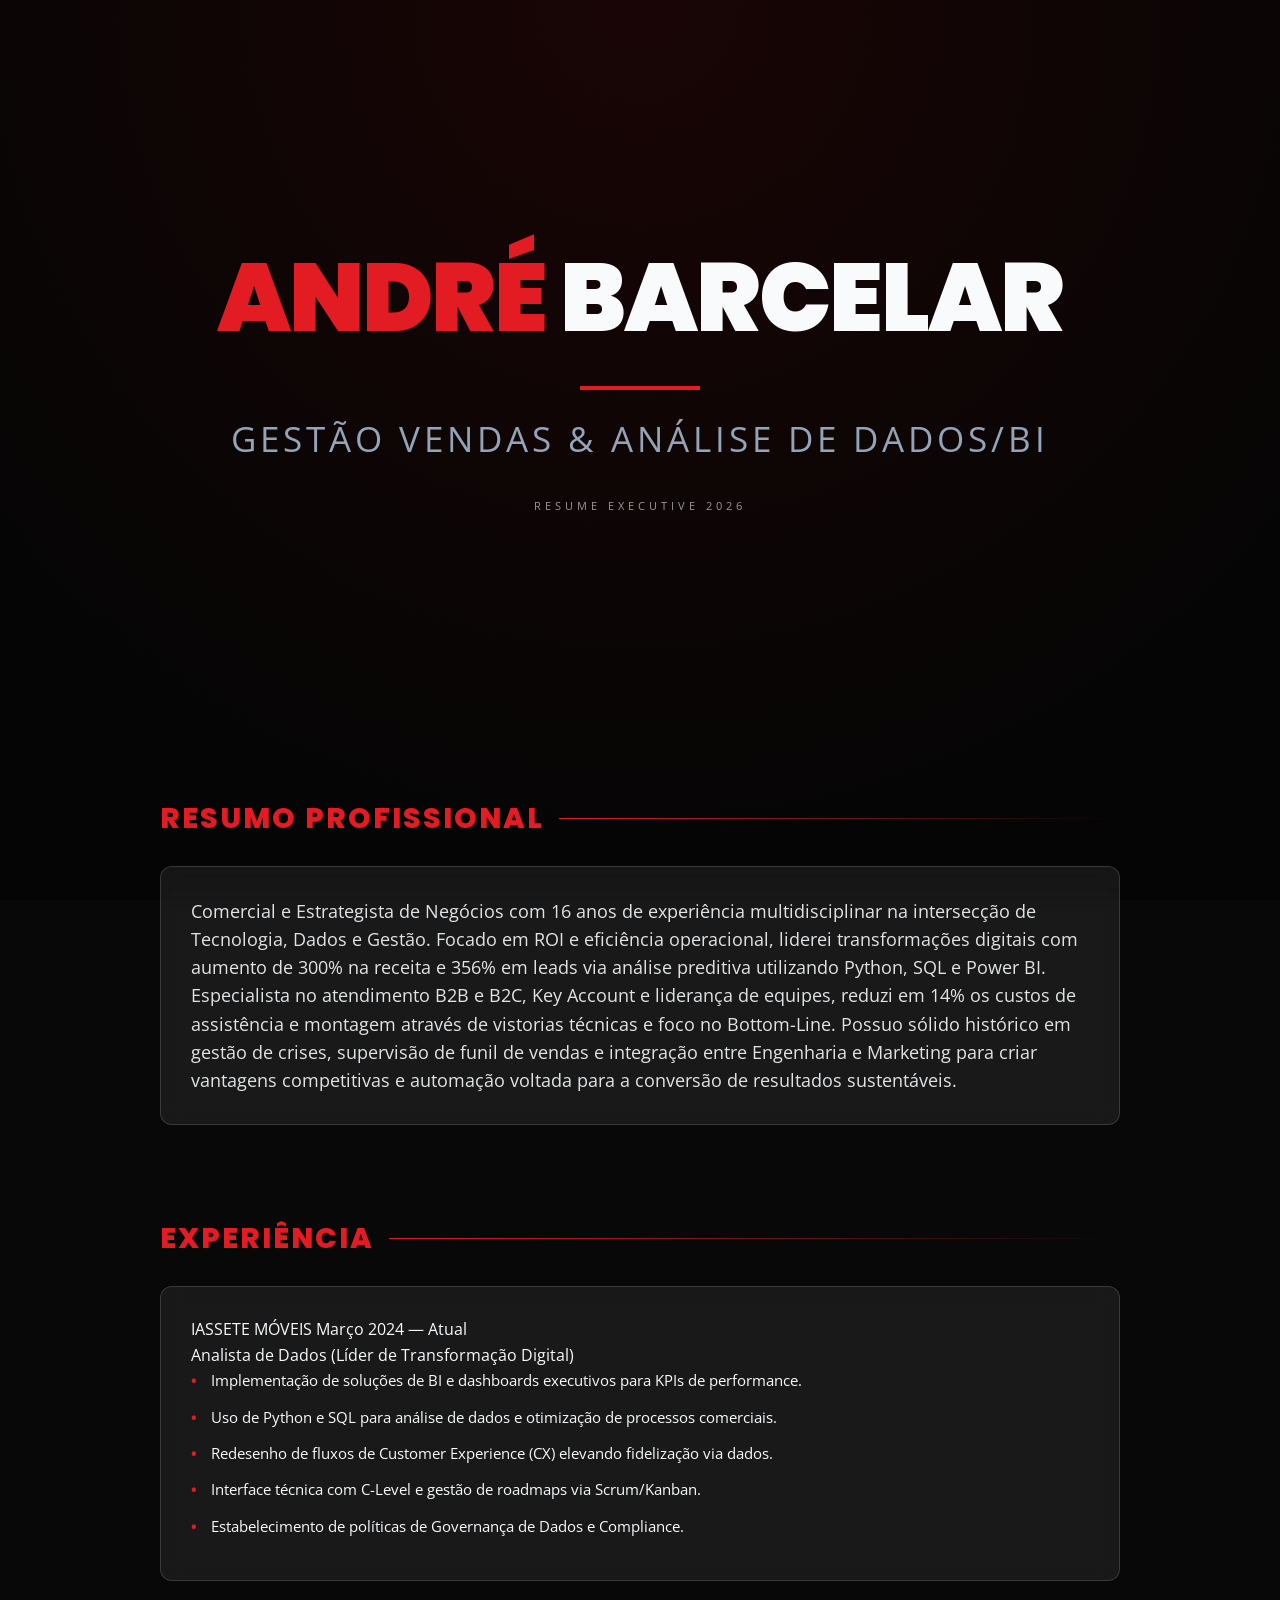
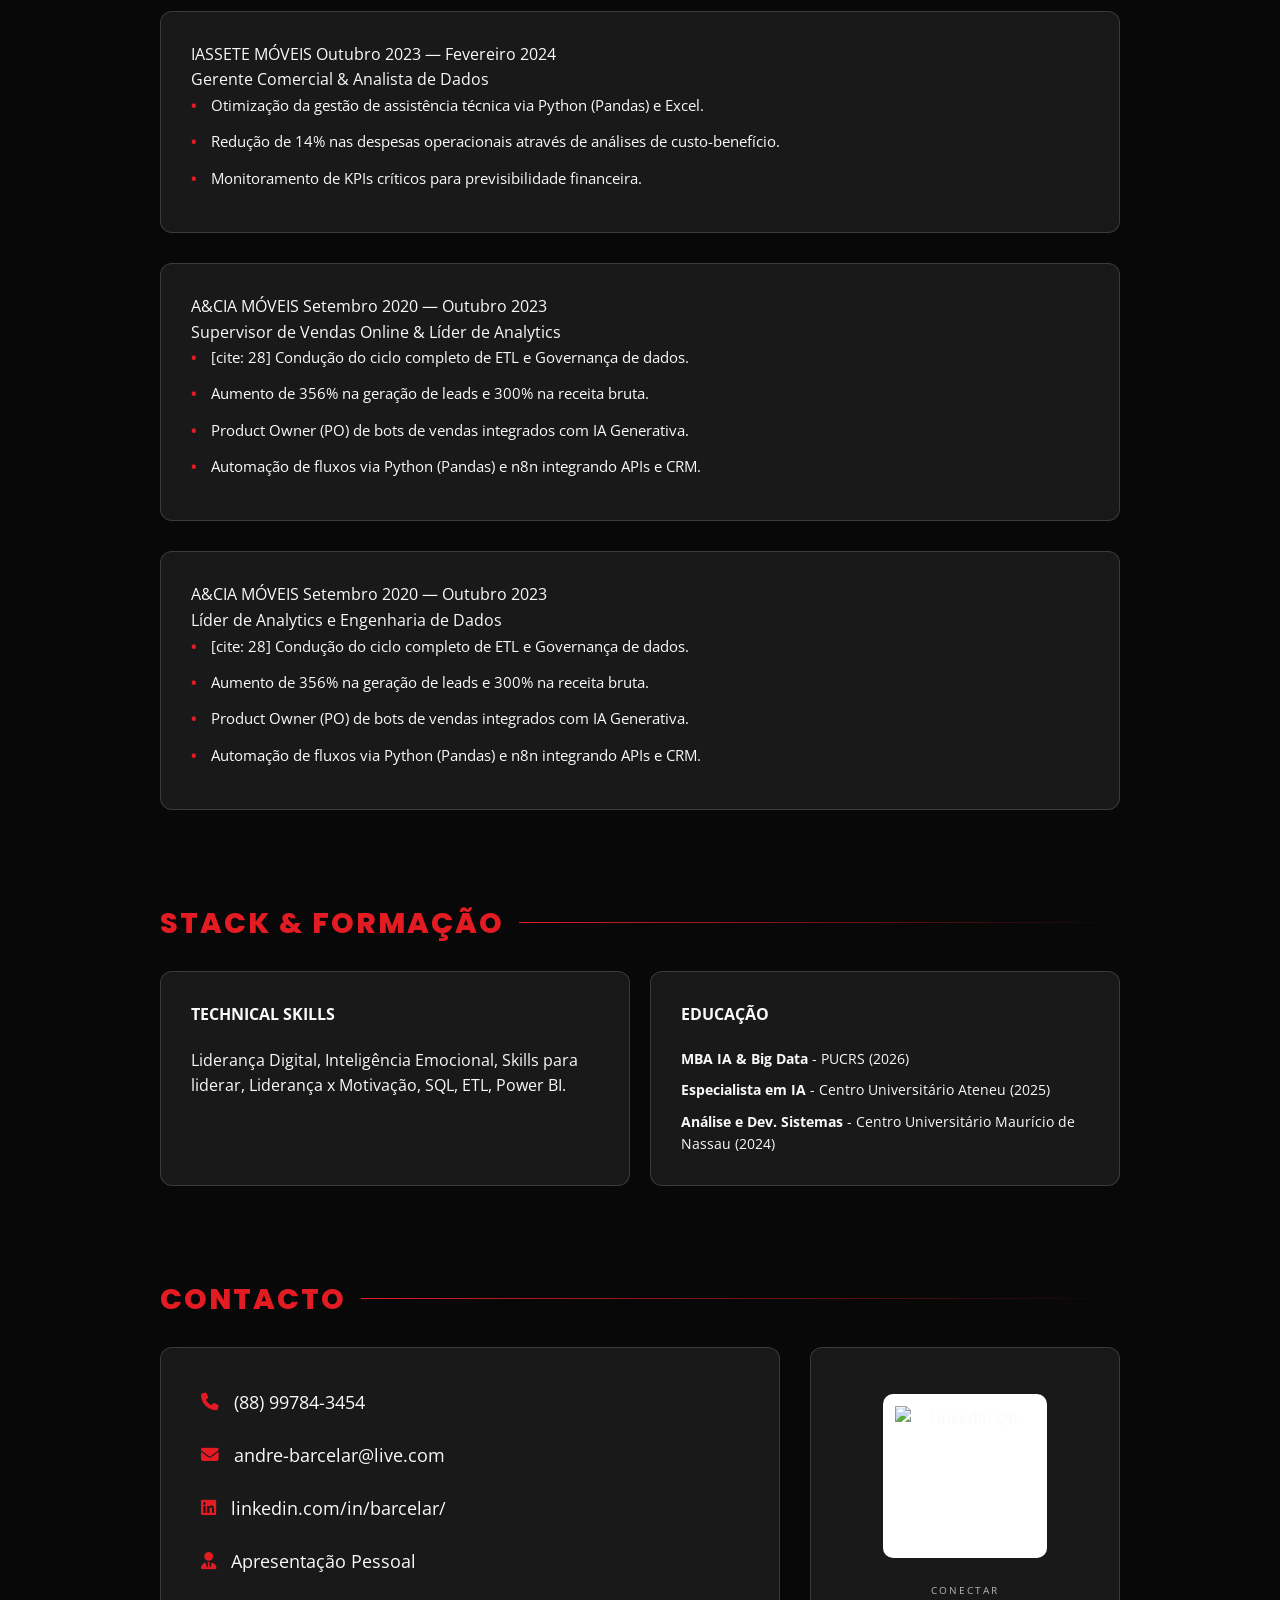
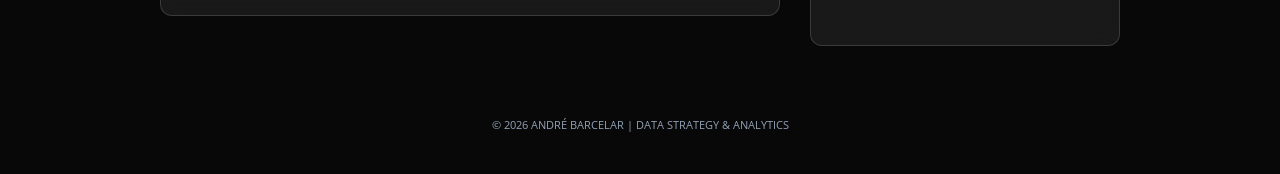
==== curriculo.html @ 25317595 "Update index" ====
<!DOCTYPE html>
<html lang="pt-BR">
<head>
    <meta charset="UTF-8">
    <meta name="viewport" content="width=device-width, initial-scale=1.0">
    <title>André Queiroz Barcelar | Data Expert</title>
    <link rel="preconnect" href="https://fonts.googleapis.com">
    <link rel="preconnect" href="https://fonts.gstatic.com" crossorigin>
    <link href="https://fonts.googleapis.com/css2?family=Open+Sans:wght@300;400;600&family=Poppins:wght@400;700;800;900&display=swap" rel="stylesheet">
    <link rel="stylesheet" href="https://cdnjs.cloudflare.com/ajax/libs/font-awesome/6.5.1/css/all.min.css">
   <link rel="stylesheet" href="styleCurriculo.css">
</head>
<body>
    <div class="container">
        <header>
            <h1><span class="accent">André</span> Barcelar</h1>
            <div class="divisor"></div>
            <p class="subtitle">Gestão Vendas & Análise de Dados/Bi</p>
            <p class="local-data" style="letter-spacing: 4px; font-size: 0.7em; opacity: 0.6;">RESUME EXECUTIVE 2026</p>
        </header>

        <section id="resumo">
            <h2 class="accent">Resumo Profissional</h2>
            <div class="glass-card">
                <p style="font-size: 1.1rem; opacity: 0.9;">
                    Comercial e Estrategista de Negócios com 16 anos de experiência multidisciplinar na intersecção de Tecnologia, Dados e Gestão. Focado em ROI e eficiência operacional, liderei transformações digitais com aumento de 300% na receita e 356% em leads via análise preditiva utilizando Python, SQL e Power BI. Especialista no atendimento B2B e B2C, Key Account e liderança de equipes, reduzi em 14% os custos de assistência e montagem através de vistorias técnicas e foco no Bottom-Line. Possuo sólido histórico em gestão de crises, supervisão de funil de vendas e integração entre Engenharia e Marketing para criar vantagens competitivas e automação voltada para a conversão de resultados sustentáveis.
            </div>
        </section>

        <section id="experiencia">
            <h2 class="accent">Experiência</h2>

            <div class="glass-card">
                <div class="exp-header">
                    <span class="exp-company">IASSETE MÓVEIS</span>
                    <span class="exp-date">Março 2024 — Atual</span>
                </div>
                <span class="exp-role">Analista de Dados (Líder de Transformação Digital)</span>
                <ul>
                    <li>Implementação de soluções de BI e dashboards executivos para KPIs de performance.</li>
                    <li>Uso de Python e SQL para análise de dados e otimização de processos comerciais.</li>
                    <li>Redesenho de fluxos de Customer Experience (CX) elevando fidelização via dados.</li>
                    <li>Interface técnica com C-Level e gestão de roadmaps via Scrum/Kanban.</li>
                    <li>Estabelecimento de políticas de Governança de Dados e Compliance.</li>
                </ul>
            </div>

            <div class="glass-card">
                <div class="exp-header">
                    <span class="exp-company">IASSETE MÓVEIS</span>
                    <span class="exp-date">Outubro 2023 — Fevereiro 2024</span>
                </div>
                <span class="exp-role">Gerente Comercial & Analista de Dados</span>
                <ul>
                    <li>Otimização da gestão de assistência técnica via Python (Pandas) e Excel.</li>
                    <li> Redução de 14% nas despesas operacionais através de análises de custo-benefício.</li>
                    <li>Monitoramento de KPIs críticos para previsibilidade financeira.</li>
                </ul>
            </div>

            <div class="glass-card">
                <div class="exp-header">
                    <span class="exp-company">A&CIA MÓVEIS</span>
                    <span class="exp-date">Setembro 2020 — Outubro 2023</span>
                </div>
                <span class="exp-role">Supervisor de Vendas Online & Líder de Analytics</span>
                <ul>
                    <li>[cite: 28] Condução do ciclo completo de ETL e Governança de dados.</li>
                    <li> Aumento de 356% na geração de leads e 300% na receita bruta.</li>
                    <li>Product Owner (PO) de bots de vendas integrados com IA Generativa.</li>
                    <li>Automação de fluxos via Python (Pandas) e n8n integrando APIs e CRM.</li>
                </ul>
            </div>

            <div class="glass-card">
                <div class="exp-header">
                    <span class="exp-company">A&CIA MÓVEIS</span>
                    <span class="exp-date">Setembro 2020 — Outubro 2023</span>
                </div>
                <span class="exp-role">Líder de Analytics e Engenharia de Dados</span>
                <ul>
                    <li>[cite: 28] Condução do ciclo completo de ETL e Governança de dados.</li>
                    <li> Aumento de 356% na geração de leads e 300% na receita bruta.</li>
                    <li>Product Owner (PO) de bots de vendas integrados com IA Generativa.</li>
                    <li>Automação de fluxos via Python (Pandas) e n8n integrando APIs e CRM.</li>
                </ul>
            </div>
        </section>

        <section id="tecnico">
            <h2 class="accent">Stack & Formação</h2>
            <div class="grid-2">
                <div class="glass-card">
                    <h3 style="margin-bottom: 20px; font-size: 1rem; text-transform: uppercase;">Technical Skills</h3>
                    <div>
                        <span class="tag-pill">Liderança Digital,</span>
                        <span class="tag-pill">Inteligência Emocional,</span> 
                        <span class="tag-pill">Skills para liderar,</span> 
                        <span class="tag-pill">Liderança x Motivação,</span> 
                        <span class="tag-pill">SQL, ETL,</span> 
                        <span class="tag-pill">Power BI.</span>
                    
                    </div>
                </div>
                <div class="glass-card">
                    <h3 style="margin-bottom: 20px; font-size: 1rem; text-transform: uppercase;">Educação</h3>
                    <p style="font-size: 0.85rem; margin-bottom: 10px;">
                        <strong>MBA IA & Big Data</strong> - PUCRS (2026)
                    </p>
                    <p style="font-size: 0.85rem; margin-bottom: 10px;">
                        <strong>Especialista em IA</strong> - Centro Universitário Ateneu (2025)
                    </p>
                    <p style="font-size: 0.85rem;">
                        <strong>Análise e Dev. Sistemas</strong> - Centro Universitário Maurício de Nassau (2024)
                    </p>
                </div>
            </div>
        </section>

        <section id="contato" style="border-bottom: none;">
            <h2 class="accent">Contacto</h2>
            <div class="contact-content">
                <div class="contact-info glass-card">
                    <a href="tel:88997843454" class="contact-item">
                        <i class="fas fa-phone accent"></i> (88) 99784-3454
                    </a>
                    <a href="mailto:andre-barcelar@live.com" class="contact-item">
                        <i class="fas fa-envelope accent"></i> andre-barcelar@live.com 
                    </a>
                    <a href="https://linkedin.com/in/barcelar/" target="_blank" class="contact-item">
                        <i class="fab fa-linkedin accent"></i> linkedin.com/in/barcelar/
                    </a>
                     <a href="index.html" class="contact-item" style="text-decoration: none; color: inherit;">
                        <i class="fas fa-user-tie accent"></i> Apresentação Pessoal
                    </a>
                </div>
                <div class="qr-section">
                    <div class="qr-box">
                        <img src="https://api.qrserver.com/v1/create-qr-code/?size=150x150&data=https://www.linkedin.com/in/barcelar/&bgcolor=ffffff" alt="LinkedIn QR">
                    </div>
                    <p style="font-size: 0.6rem; margin-top: 10px; letter-spacing: 2px; opacity: 0.7;">CONECTAR</p>
                </div>
            </div>
        </section>

        <footer style="text-align: center; padding: 40px; color: var(--text-dim); font-size: 0.7rem;">
            &copy; 2026 ANDRÉ BARCELAR | DATA STRATEGY & ANALYTICS
        </footer>
    </div>

</body>
</html>
---- styleCurriculo.css ----
/* ==========================================================================
   1. RESET E CONFIGURAÇÕES GERAIS (RED & BLACK EDITION)
   ========================================================================== */
:root {
    --r-main-font: 'Open Sans', sans-serif;
    --r-heading-font: 'Poppins', sans-serif;
    --accent-color: #e31b23;
    --accent-glow: rgba(227, 27, 35, 0.6);
    --bg-dark: #080808;
    --glass-bg: rgba(255, 255, 255, 0.07);
    --glass-border: rgba(255, 255, 255, 0.15);
    --text-main: #f8fafc;
    --text-dim: #94a3b8;
}

*, *::before, *::after {
    margin: 0;
    padding: 0;
    box-sizing: border-box;
}

body {
    background: var(--bg-dark);
    background-image: radial-gradient(circle at top center, #1a0505 0%, #050505 80%);
    background-attachment: fixed;
    font-family: var(--r-main-font);
    color: var(--text-main);
    line-height: 1.6;
    scroll-behavior: smooth;
    overflow-x: hidden;
    width: 100%;
    position: relative;
}

.container {
    width: 100%;
    max-width: 1000px;
    margin: 0 auto;
    padding: 0 20px;
}

.accent {
    color: var(--accent-color) !important;
}

/* ==========================================================================
   2. HEADER / CAPA
   ========================================================================== */
header {
    min-height: 85vh; 
    display: flex;
    flex-direction: column;
    justify-content: center;
    align-items: center;
    text-align: center;
    padding: 40px 20px;
}

h1 {
    font-family: var(--r-heading-font);
    font-size: clamp(2.8rem, 10vw, 6rem); 
    font-weight: 900;
    text-transform: uppercase;
    line-height: 1; 
    margin-bottom: 20px;
    letter-spacing: -2px;
    word-wrap: break-word;
}

.subtitle {
    font-size: clamp(1rem, 4vw, 2.2rem);
    letter-spacing: 4px;
    color: var(--text-dim);
    text-transform: uppercase;
    margin-bottom: 30px;
}

.divisor {
    height: 4px;
    width: 120px;
    background: var(--accent-color);
    margin: 20px auto;
}

/* ==========================================================================
   3. SEÇÕES E CARDS
   ========================================================================== */
section {
    padding: 30px 0;
    width: 100%;
}

h2 {
    font-family: var(--r-heading-font);
    font-size: 1.8em;
    text-transform: uppercase;
    letter-spacing: 2px;
    font-weight: 800;
    margin-bottom: 25px;
    display: flex;
    align-items: center;
    gap: 15px;
}

h2::after {
    content: "";
    height: 1px;
    background: linear-gradient(90deg, var(--accent-color), transparent);
    flex-grow: 1;
}

.glass-card {
    background: var(--glass-bg);
    backdrop-filter: blur(10px);
    border: 1px solid var(--glass-border);
    border-radius: 12px;
    padding: 30px;
    margin-bottom: 30px;
    transition: all 0.4s ease;
}

.glass-card:hover {
    border-color: var(--accent-color);
    background: rgba(227, 27, 35, 0.05);
    transform: translateY(-5px);
}

/* ==========================================================================
   4. GRID E LISTAS
   ========================================================================== */
.grid-2 {
    display: grid;
    grid-template-columns: repeat(auto-fit, minmax(280px, 1fr));
    gap: 20px;
}

ul { list-style: none; }
ul li {
    margin-bottom: 12px;
    padding-left: 20px;
    position: relative;
    font-size: 0.95rem;
}
ul li::before {
    content: "•";
    color: var(--accent-color);
    position: absolute;
    left: 0;
    font-weight: bold;
}

/* ==========================================================================
   5. CONTATO E QR CODE (CORREÇÃO DE ALTURA APLICADA)
   ========================================================================== */
.contact-content {
    display: grid;
    grid-template-columns: 2fr 1fr;
    gap: 30px;
    width: 100%;
    align-items: stretch; /* Força a mesma altura para os filhos */
}

.contact-info, .qr-section {
    background: var(--glass-bg);
    backdrop-filter: blur(10px);
    border: 1px solid var(--glass-border);
    border-radius: 12px;
    padding: 40px;
    display: flex;
    flex-direction: column;
    justify-content: center; /* Centraliza o conteúdo verticalmente */
}

.qr-section {
    align-items: center;
    text-align: center;
}

.contact-item {
    display: flex;
    align-items: center;
    gap: 15px;
    margin-bottom: 25px;
    font-size: 1.1rem;
    color: var(--text-main);
    text-decoration: none;
}

.contact-item:last-child {
    margin-bottom: 0;
}

.qr-box {
    background: #fff;
    padding: 12px;
    border-radius: 10px;
    display: inline-block;
    margin-bottom: 15px;
}

.qr-box img {
    display: block;
    width: 140px;
    height: 140px;
}

/* ==========================================================================
   6. MEDIA QUERIES
   ========================================================================== */
@media (max-width: 850px) {
    .contact-content {
        display: flex;
        flex-direction: column;
        gap: 20px;
    }

    h1 { font-size: 2.5rem; }
    
    .contact-info, .qr-section {
        padding: 25px;
    }
}
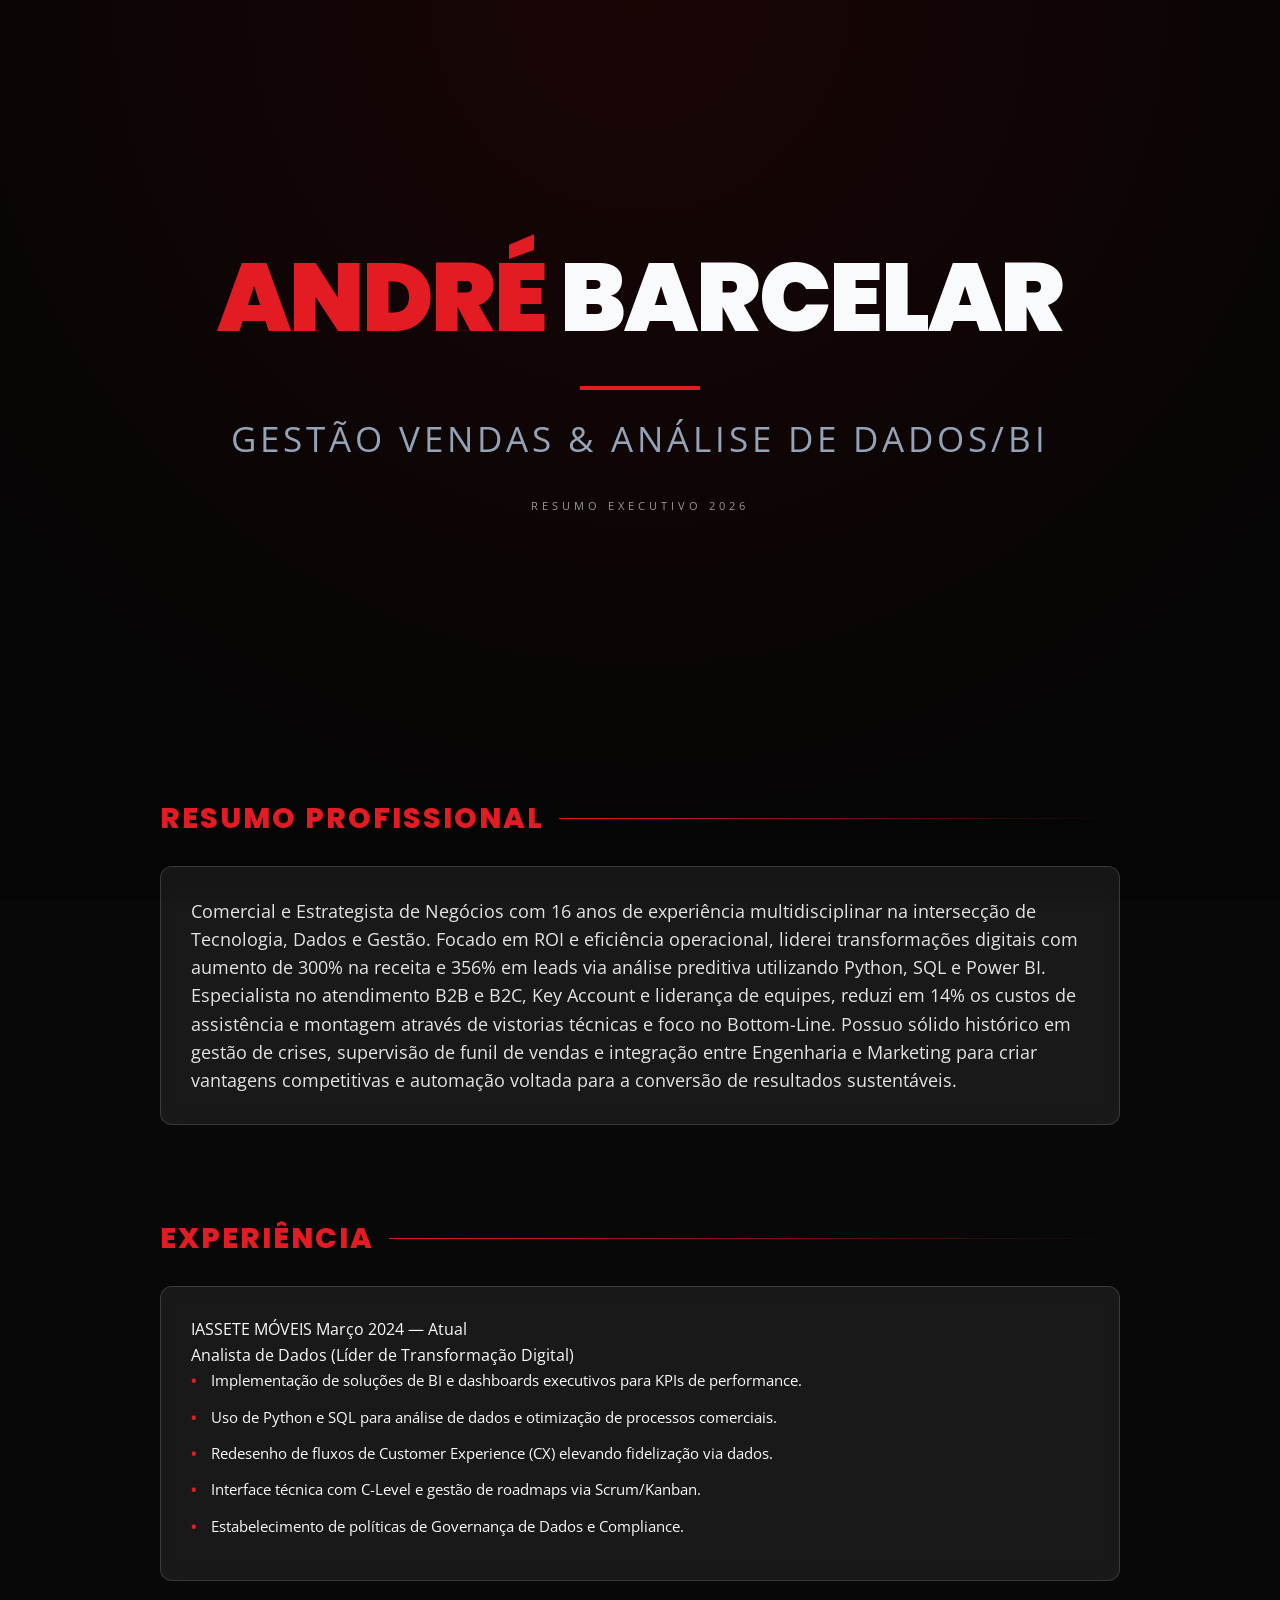
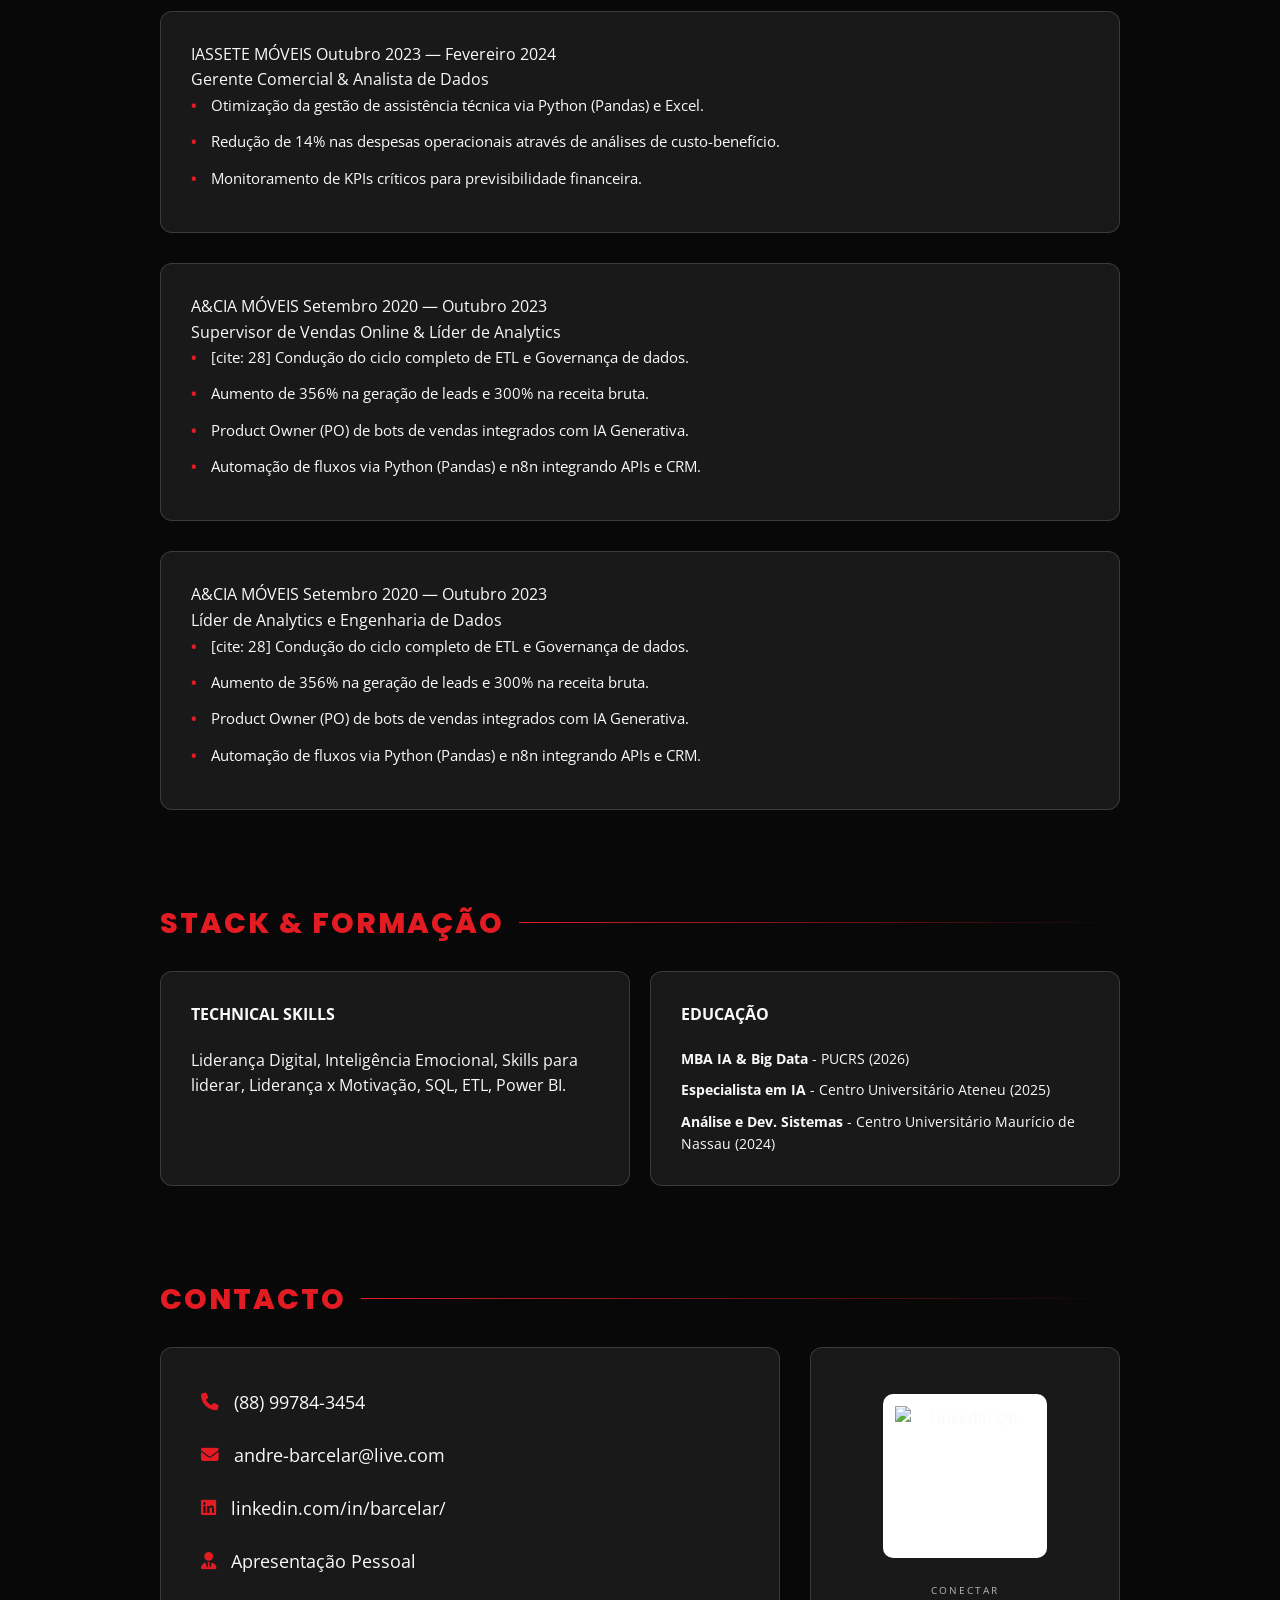
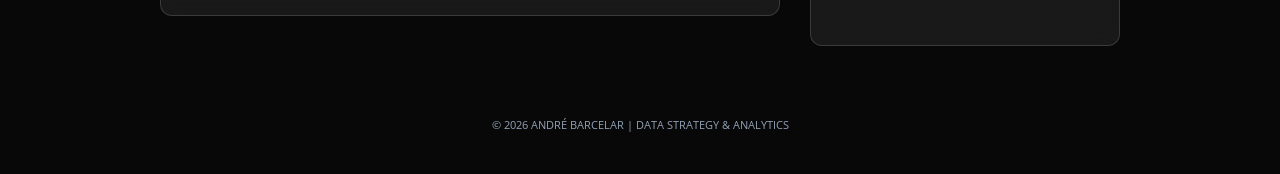
==== commit f9b9ac60: "UPDATE RESUMO EXECUTIVO" ====
--- a/curriculo.html
+++ b/curriculo.html
@@ -16,7 +16,7 @@
             <h1><span class="accent">André</span> Barcelar</h1>
             <div class="divisor"></div>
             <p class="subtitle">Gestão Vendas & Análise de Dados/Bi</p>
-            <p class="local-data" style="letter-spacing: 4px; font-size: 0.7em; opacity: 0.6;">RESUME EXECUTIVE 2026</p>
+            <p class="local-data" style="letter-spacing: 4px; font-size: 0.7em; opacity: 0.6;">RESUMO EXECUTIVO 2026</p>
         </header>
 
         <section id="resumo">
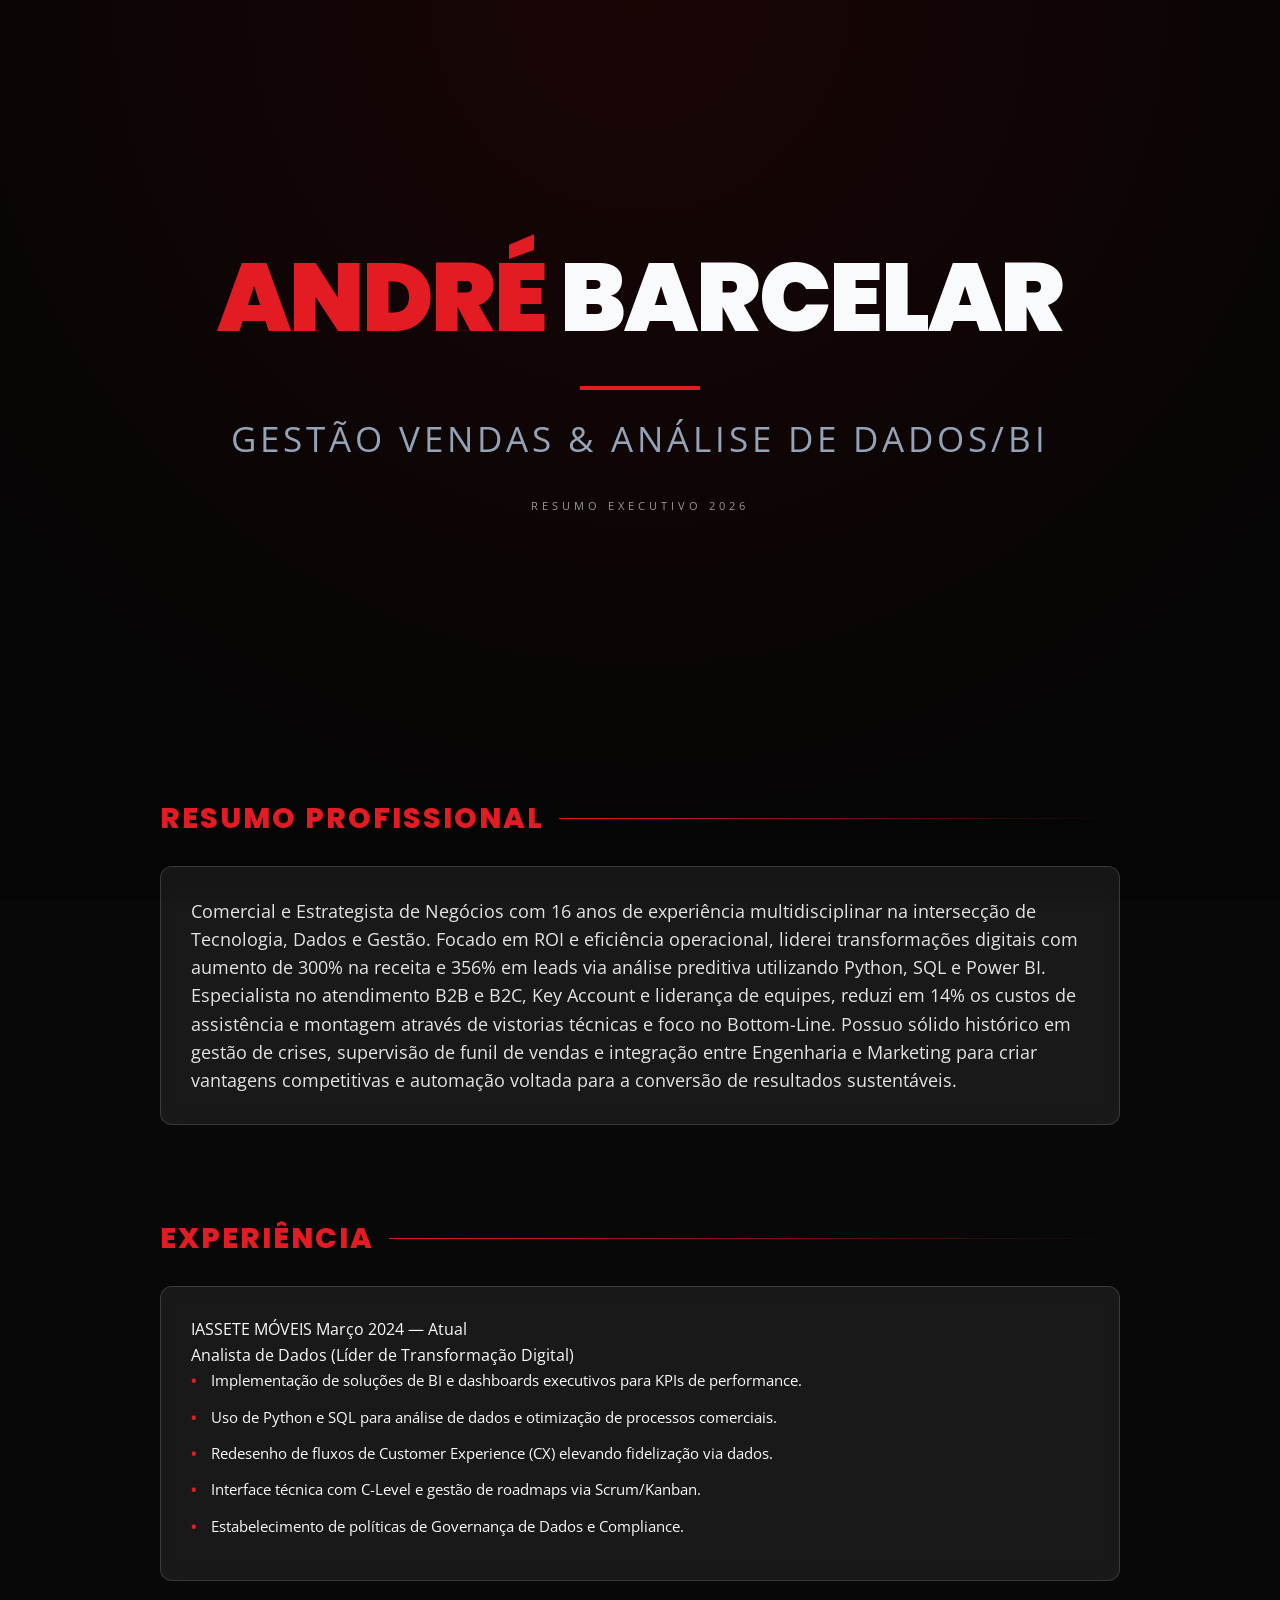
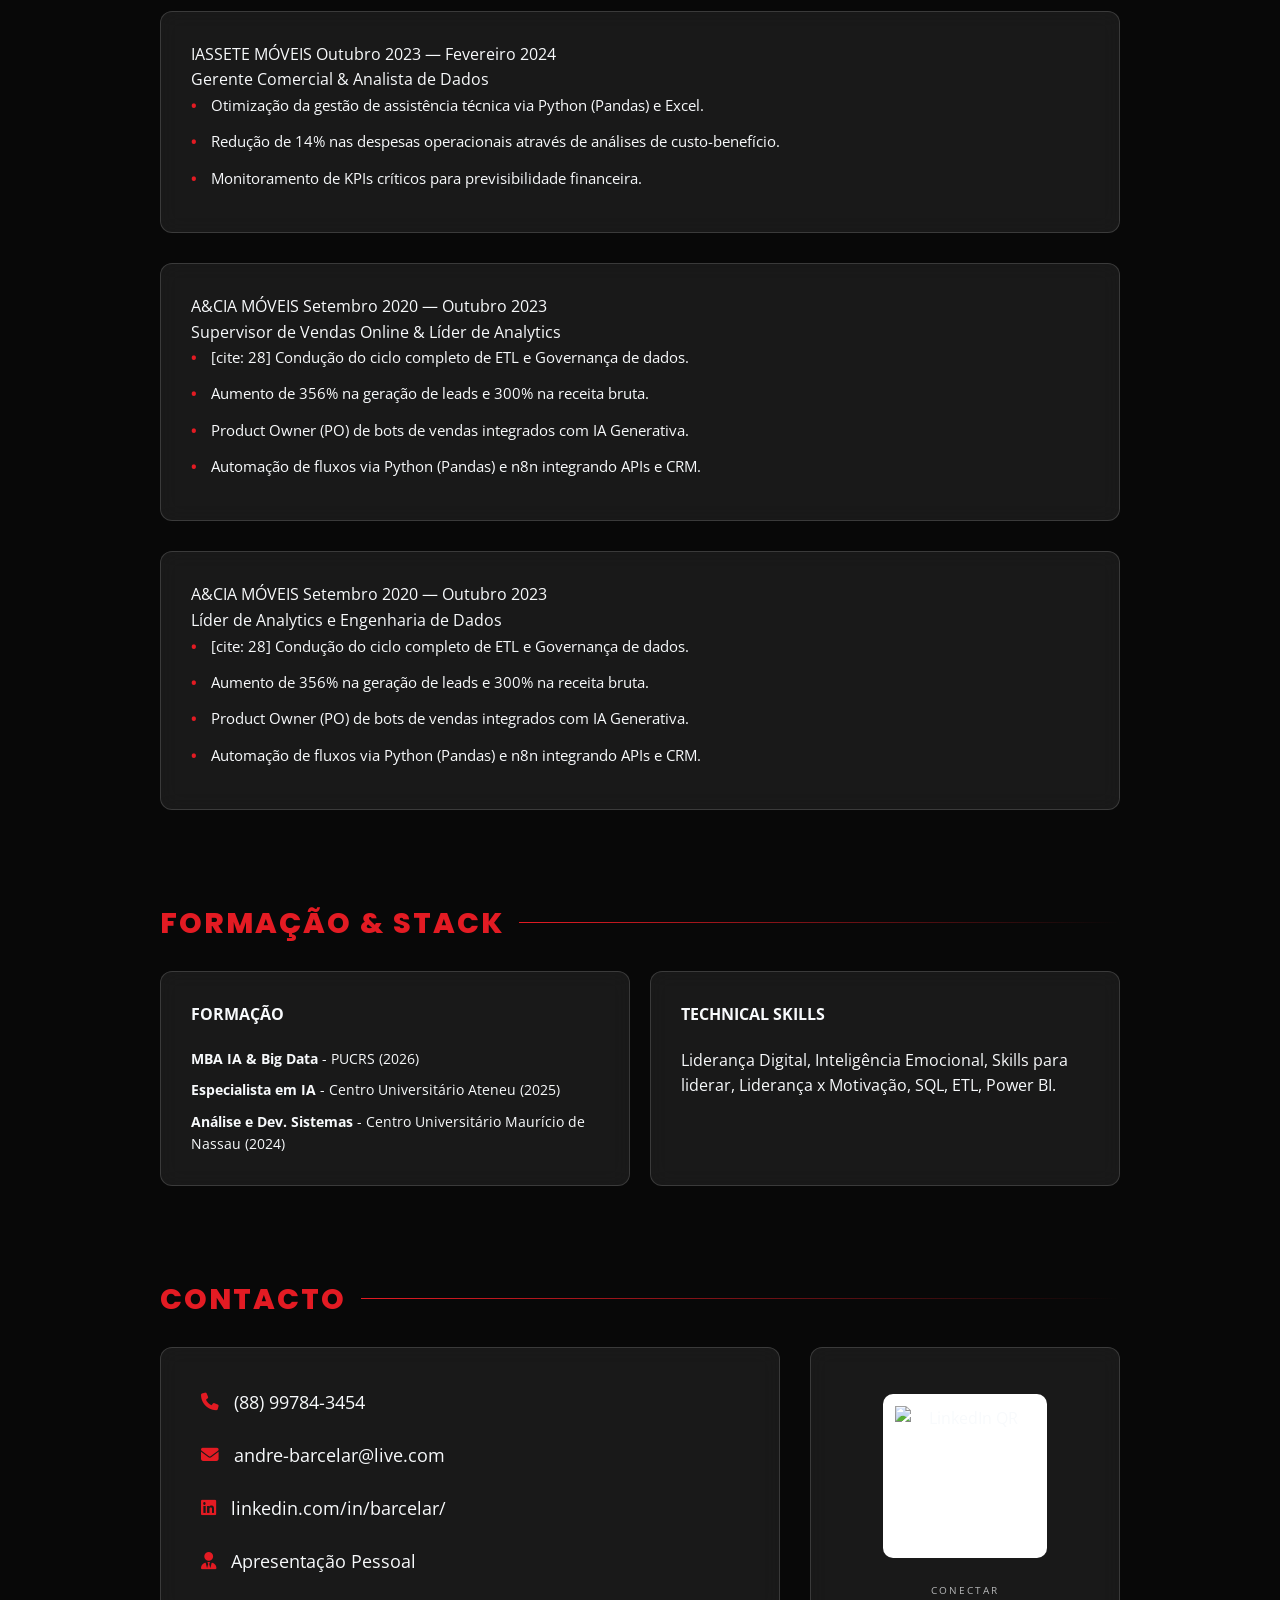
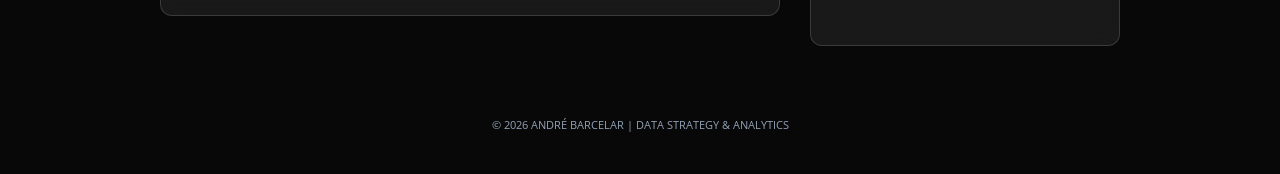
==== commit 77bb0200: "Update Formação & Stack" ====
--- a/curriculo.html
+++ b/curriculo.html
@@ -88,8 +88,22 @@
         </section>
 
         <section id="tecnico">
-            <h2 class="accent">Stack & Formação</h2>
+            <h2 class="accent">Formação & Stack</h2>
             <div class="grid-2">
+
+                <div class="glass-card">
+                    <h3 style="margin-bottom: 20px; font-size: 1rem; text-transform: uppercase;">FORMAÇÃO</h3>
+                    <p style="font-size: 0.85rem; margin-bottom: 10px;">
+                        <strong>MBA IA & Big Data</strong> - PUCRS (2026)
+                    </p>
+                    <p style="font-size: 0.85rem; margin-bottom: 10px;">
+                        <strong>Especialista em IA</strong> - Centro Universitário Ateneu (2025)
+                    </p>
+                    <p style="font-size: 0.85rem;">
+                        <strong>Análise e Dev. Sistemas</strong> - Centro Universitário Maurício de Nassau (2024)
+                    </p>
+                </div>
+
                 <div class="glass-card">
                     <h3 style="margin-bottom: 20px; font-size: 1rem; text-transform: uppercase;">Technical Skills</h3>
                     <div>
@@ -102,18 +116,7 @@
                     
                     </div>
                 </div>
-                <div class="glass-card">
-                    <h3 style="margin-bottom: 20px; font-size: 1rem; text-transform: uppercase;">Educação</h3>
-                    <p style="font-size: 0.85rem; margin-bottom: 10px;">
-                        <strong>MBA IA & Big Data</strong> - PUCRS (2026)
-                    </p>
-                    <p style="font-size: 0.85rem; margin-bottom: 10px;">
-                        <strong>Especialista em IA</strong> - Centro Universitário Ateneu (2025)
-                    </p>
-                    <p style="font-size: 0.85rem;">
-                        <strong>Análise e Dev. Sistemas</strong> - Centro Universitário Maurício de Nassau (2024)
-                    </p>
-                </div>
+                
             </div>
         </section>
 
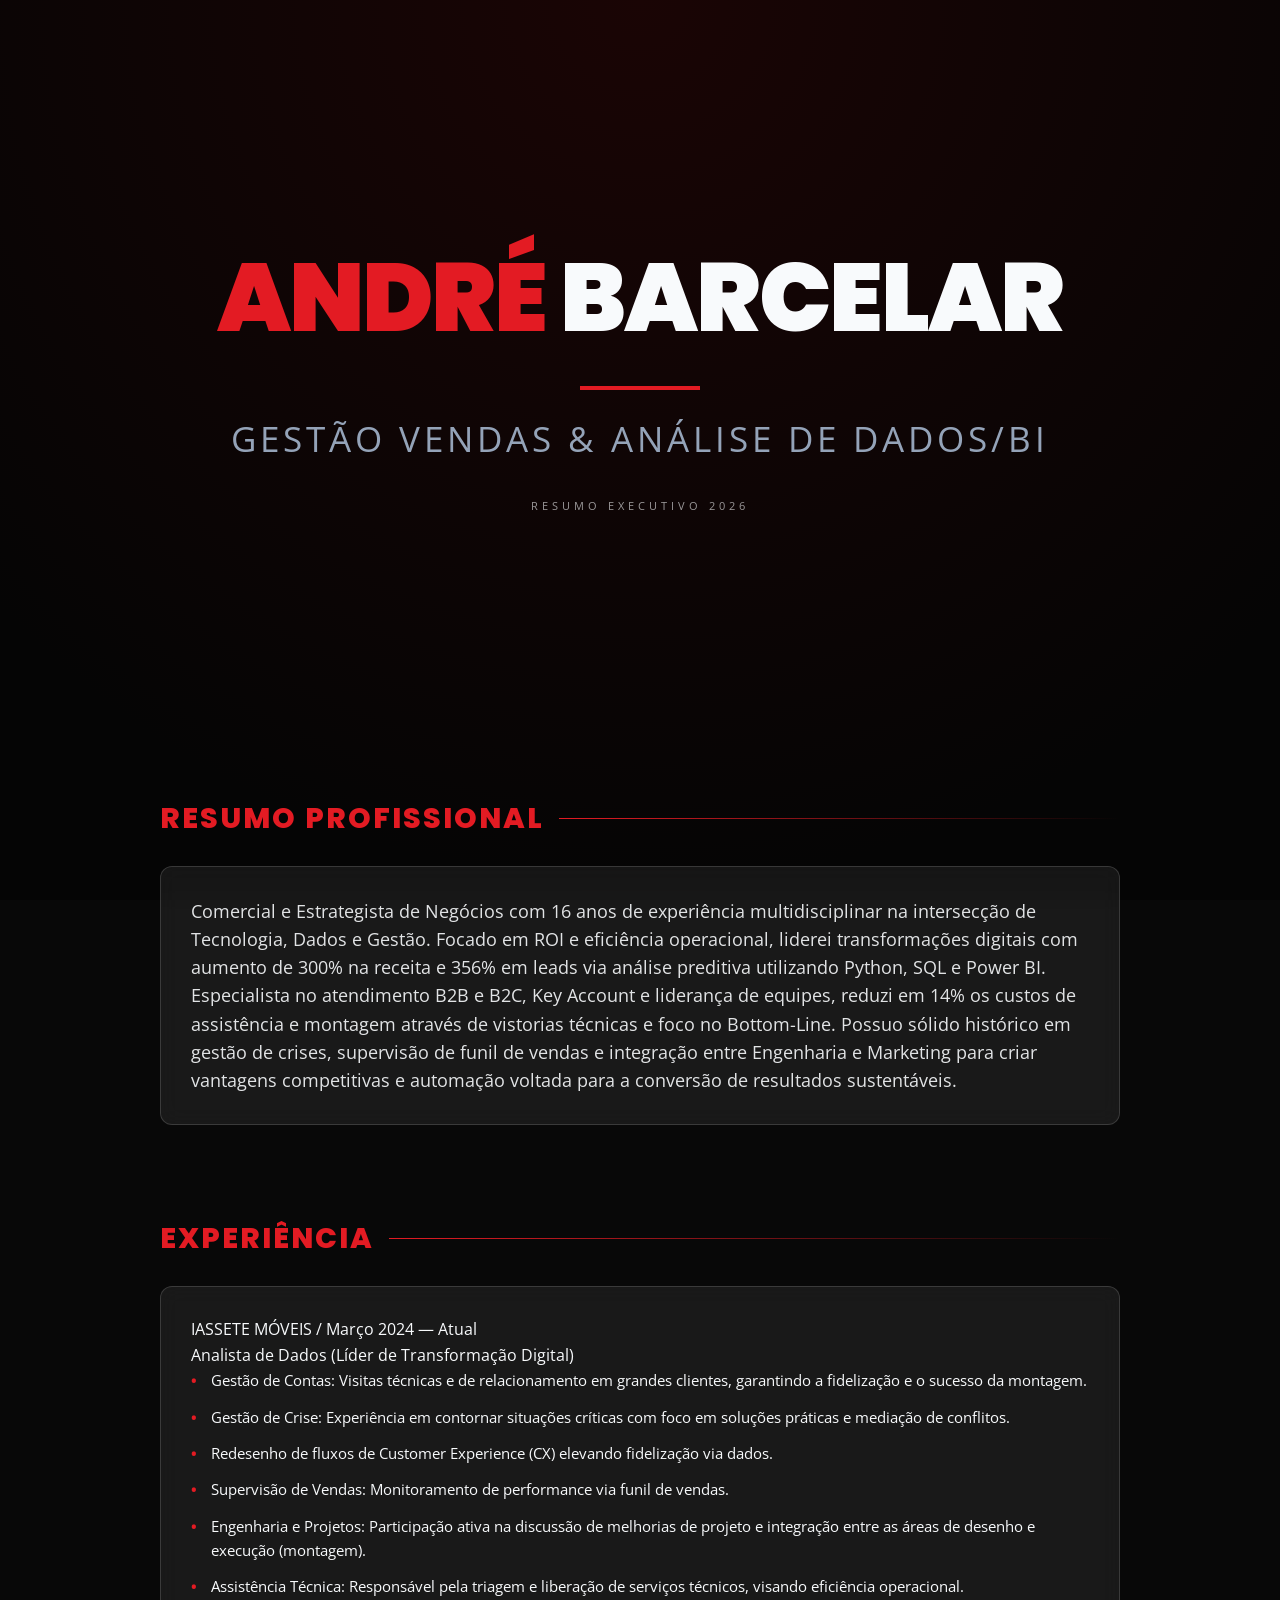
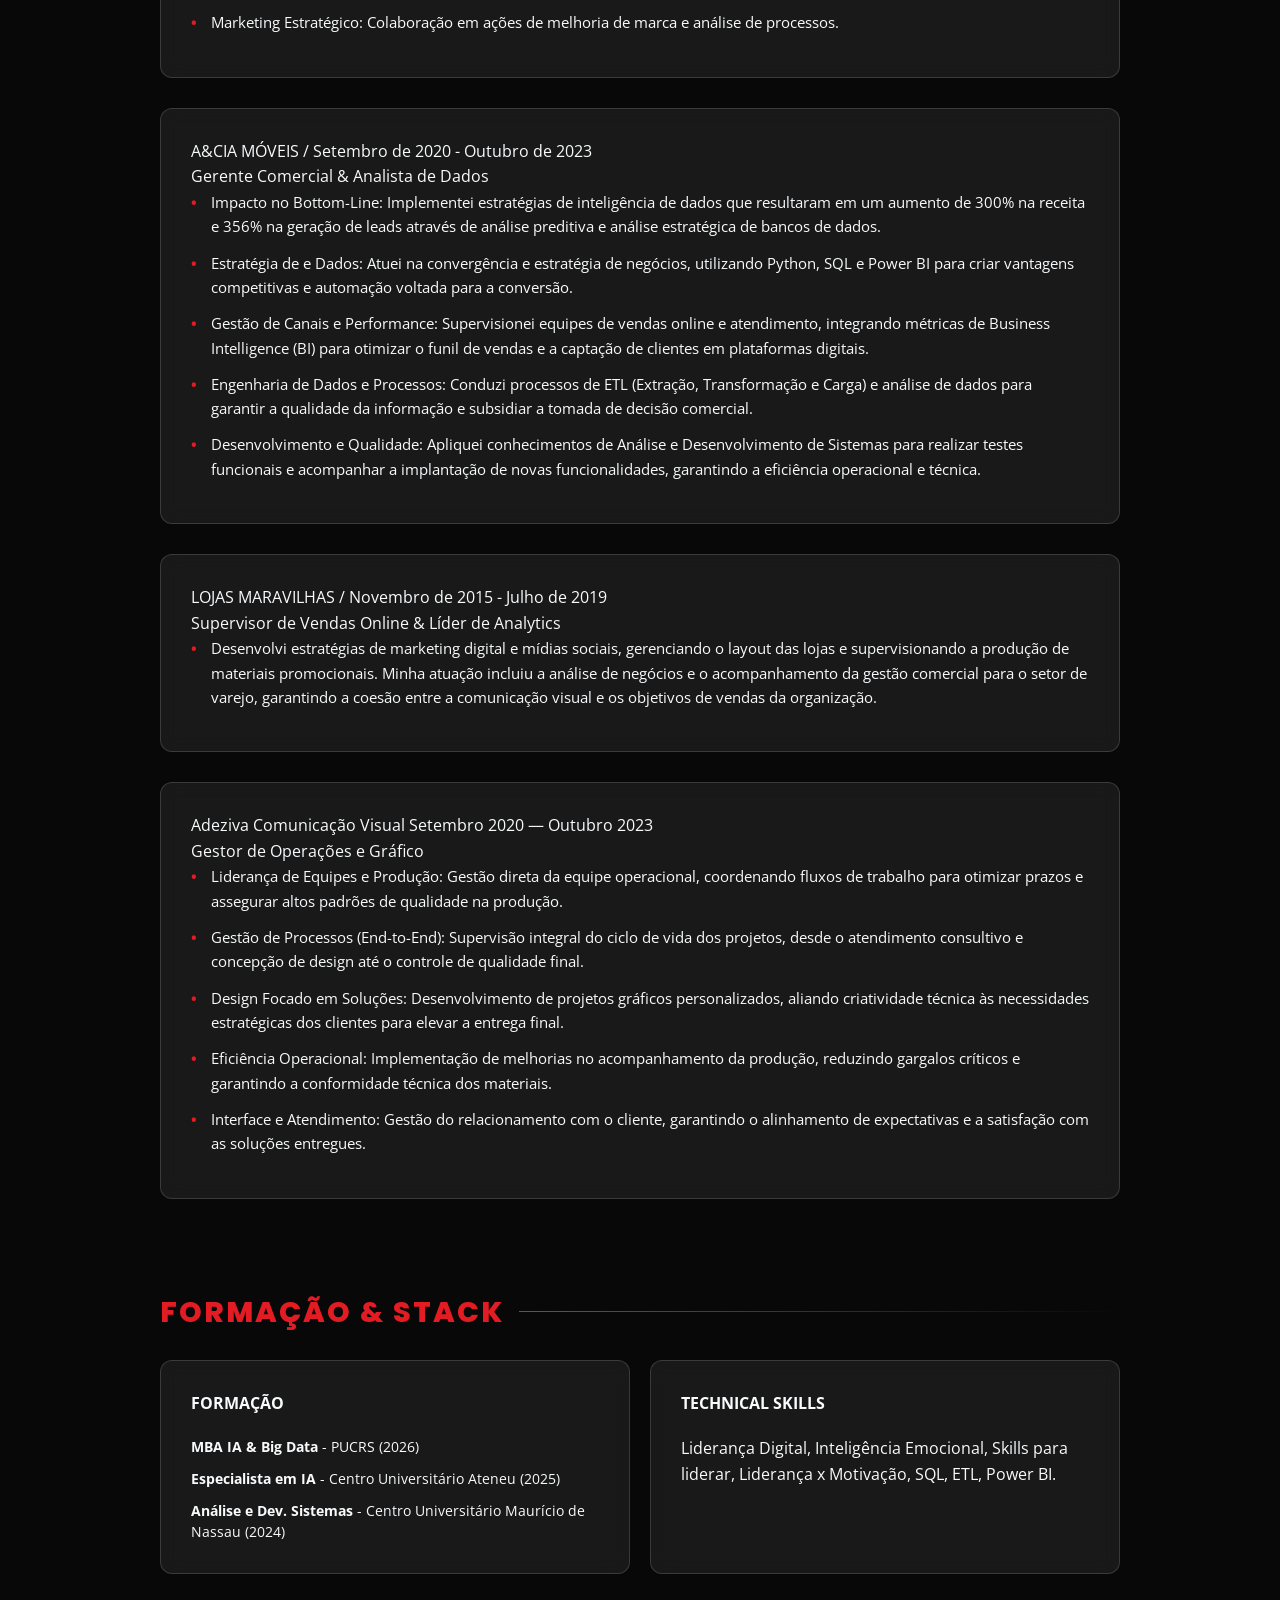
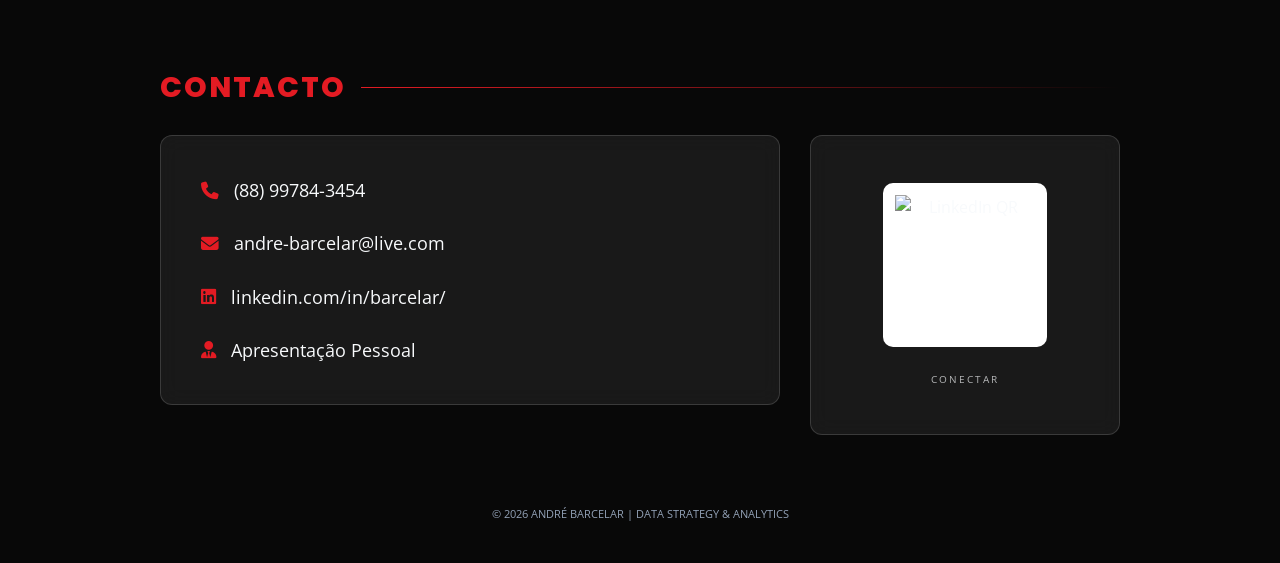
==== commit 491c5613: "Update  Experiência" ====
--- a/curriculo.html
+++ b/curriculo.html
@@ -32,63 +32,68 @@
 
             <div class="glass-card">
                 <div class="exp-header">
-                    <span class="exp-company">IASSETE MÓVEIS</span>
+                    <span class="exp-company">IASSETE MÓVEIS /</span>
                     <span class="exp-date">Março 2024 — Atual</span>
                 </div>
                 <span class="exp-role">Analista de Dados (Líder de Transformação Digital)</span>
                 <ul>
-                    <li>Implementação de soluções de BI e dashboards executivos para KPIs de performance.</li>
-                    <li>Uso de Python e SQL para análise de dados e otimização de processos comerciais.</li>
+                    <li>Gestão de Contas: Visitas técnicas e de relacionamento em grandes clientes, garantindo a fidelização e o sucesso da montagem.</li>
+                    <li>Gestão de Crise: Experiência em contornar situações críticas com foco em soluções práticas e mediação de conflitos.</li>
                     <li>Redesenho de fluxos de Customer Experience (CX) elevando fidelização via dados.</li>
-                    <li>Interface técnica com C-Level e gestão de roadmaps via Scrum/Kanban.</li>
-                    <li>Estabelecimento de políticas de Governança de Dados e Compliance.</li>
+                    <li>Supervisão de Vendas: Monitoramento de performance via funil de vendas.</li>
+                    <li>Engenharia e Projetos: Participação ativa na discussão de melhorias de projeto e integração entre as áreas de desenho e execução (montagem).</li>
+                    <li>Assistência Técnica: Responsável pela triagem e liberação de serviços técnicos, visando eficiência operacional.</li>
+                    <li>Marketing Estratégico: Colaboração em ações de melhoria de marca e análise de processos.</li>
                 </ul>
             </div>
 
             <div class="glass-card">
                 <div class="exp-header">
-                    <span class="exp-company">IASSETE MÓVEIS</span>
-                    <span class="exp-date">Outubro 2023 — Fevereiro 2024</span>
+                    <span class="exp-company">A&CIA MÓVEIS /</span>
+                    <span class="exp-date">Setembro de 2020 - Outubro de 2023 </span>
                 </div>
                 <span class="exp-role">Gerente Comercial & Analista de Dados</span>
                 <ul>
-                    <li>Otimização da gestão de assistência técnica via Python (Pandas) e Excel.</li>
-                    <li> Redução de 14% nas despesas operacionais através de análises de custo-benefício.</li>
-                    <li>Monitoramento de KPIs críticos para previsibilidade financeira.</li>
+                    <li>Impacto no Bottom-Line: Implementei estratégias de inteligência de dados que resultaram em um aumento de 300% na receita e 356% na geração de leads através de análise preditiva e análise estratégica de bancos de dados.</li>
+                    <li>Estratégia de e Dados: Atuei na convergência e estratégia de negócios, utilizando Python, SQL e Power BI para criar vantagens competitivas e automação voltada para a conversão.</li>
+                    <li>Gestão de Canais e Performance: Supervisionei equipes de vendas online e atendimento, integrando métricas de Business Intelligence (BI) para otimizar o funil de vendas e a captação de clientes em plataformas digitais.</li>
+                    <li>Engenharia de Dados e Processos: Conduzi processos de ETL (Extração, Transformação e Carga) e análise de dados para garantir a qualidade da informação e subsidiar a tomada de decisão comercial.</li>
+                    <li>Desenvolvimento e Qualidade: Apliquei conhecimentos de Análise e Desenvolvimento de Sistemas para realizar testes funcionais e acompanhar a implantação de novas funcionalidades, garantindo a eficiência operacional e técnica.</li>
                 </ul>
             </div>
 
             <div class="glass-card">
                 <div class="exp-header">
-                    <span class="exp-company">A&CIA MÓVEIS</span>
-                    <span class="exp-date">Setembro 2020 — Outubro 2023</span>
+                    <span class="exp-company">LOJAS MARAVILHAS /</span>
+                    <span class="exp-date">Novembro de 2015 - Julho de 2019</span>
                 </div>
                 <span class="exp-role">Supervisor de Vendas Online & Líder de Analytics</span>
                 <ul>
-                    <li>[cite: 28] Condução do ciclo completo de ETL e Governança de dados.</li>
-                    <li> Aumento de 356% na geração de leads e 300% na receita bruta.</li>
-                    <li>Product Owner (PO) de bots de vendas integrados com IA Generativa.</li>
-                    <li>Automação de fluxos via Python (Pandas) e n8n integrando APIs e CRM.</li>
+                    <li>Desenvolvi estratégias de marketing digital e mídias sociais, gerenciando 
+                        o layout das lojas e supervisionando a produção de materiais promocionais. 
+                        Minha atuação incluiu a análise de negócios e o acompanhamento da gestão comercial
+                        para o setor de varejo, garantindo a coesão entre a comunicação visual e os objetivos de vendas da organização.</li>
                 </ul>
             </div>
 
             <div class="glass-card">
                 <div class="exp-header">
-                    <span class="exp-company">A&CIA MÓVEIS</span>
+                    <span class="exp-company">Adeziva Comunicação Visual</span>
                     <span class="exp-date">Setembro 2020 — Outubro 2023</span>
                 </div>
-                <span class="exp-role">Líder de Analytics e Engenharia de Dados</span>
+                <span class="exp-role">Gestor de Operações e Gráfico </span>
                 <ul>
-                    <li>[cite: 28] Condução do ciclo completo de ETL e Governança de dados.</li>
-                    <li> Aumento de 356% na geração de leads e 300% na receita bruta.</li>
-                    <li>Product Owner (PO) de bots de vendas integrados com IA Generativa.</li>
-                    <li>Automação de fluxos via Python (Pandas) e n8n integrando APIs e CRM.</li>
+                    <li>Liderança de Equipes e Produção: Gestão direta da equipe operacional, coordenando fluxos de trabalho para otimizar prazos e assegurar altos padrões de qualidade na produção.</li>
+                    <li>Gestão de Processos (End-to-End): Supervisão integral do ciclo de vida dos projetos, desde o atendimento consultivo e concepção de design até o controle de qualidade final.</li>
+                    <li>Design Focado em Soluções: Desenvolvimento de projetos gráficos personalizados, aliando criatividade técnica às necessidades estratégicas dos clientes para elevar a entrega final.</li>
+                    <li>Eficiência Operacional: Implementação de melhorias no acompanhamento da produção, reduzindo gargalos críticos e garantindo a conformidade técnica dos materiais.</li>
+                    <li>Interface e Atendimento: Gestão do relacionamento com o cliente, garantindo o alinhamento de expectativas e a satisfação com as soluções entregues.</li>
                 </ul>
             </div>
         </section>
 
         <section id="tecnico">
-            <h2 class="accent">Formação & Stack</h2>
+            <h2 class="accent"> Formação & Stack</h2>
             <div class="grid-2">
 
                 <div class="glass-card">
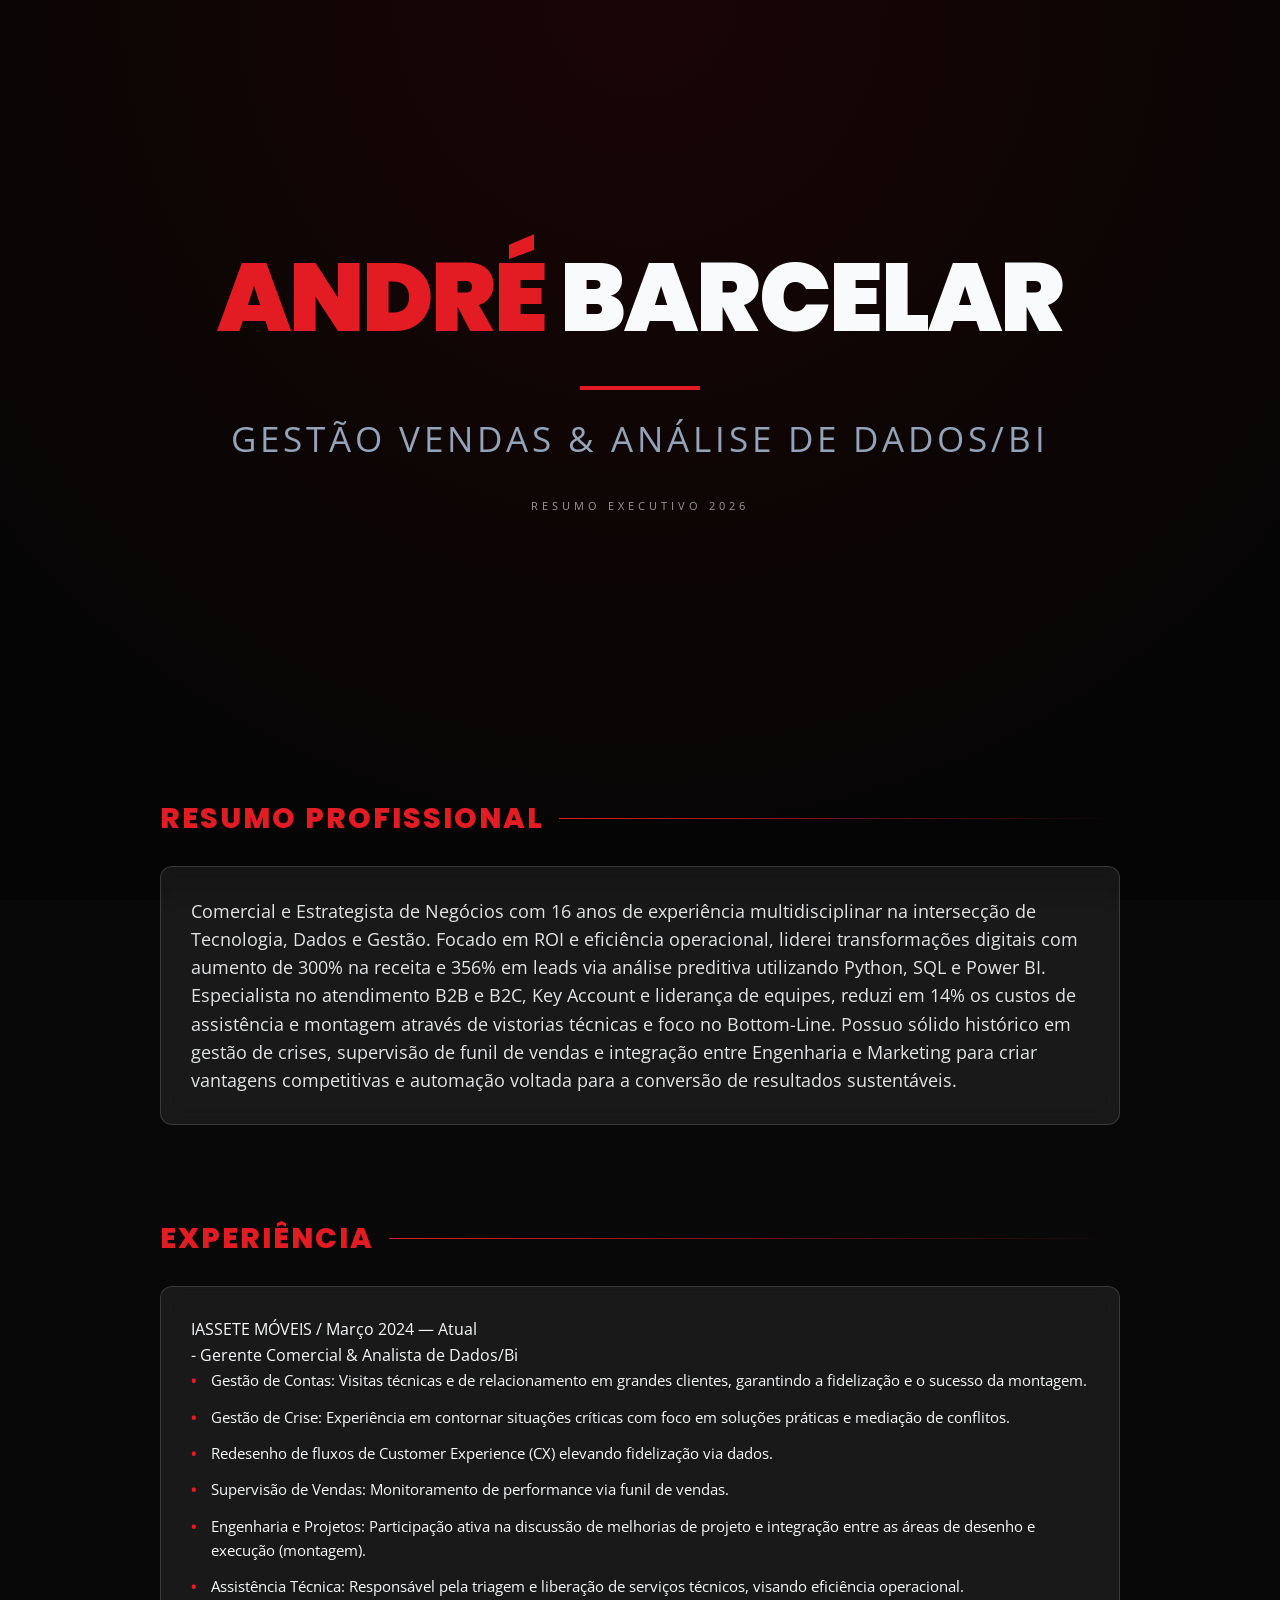
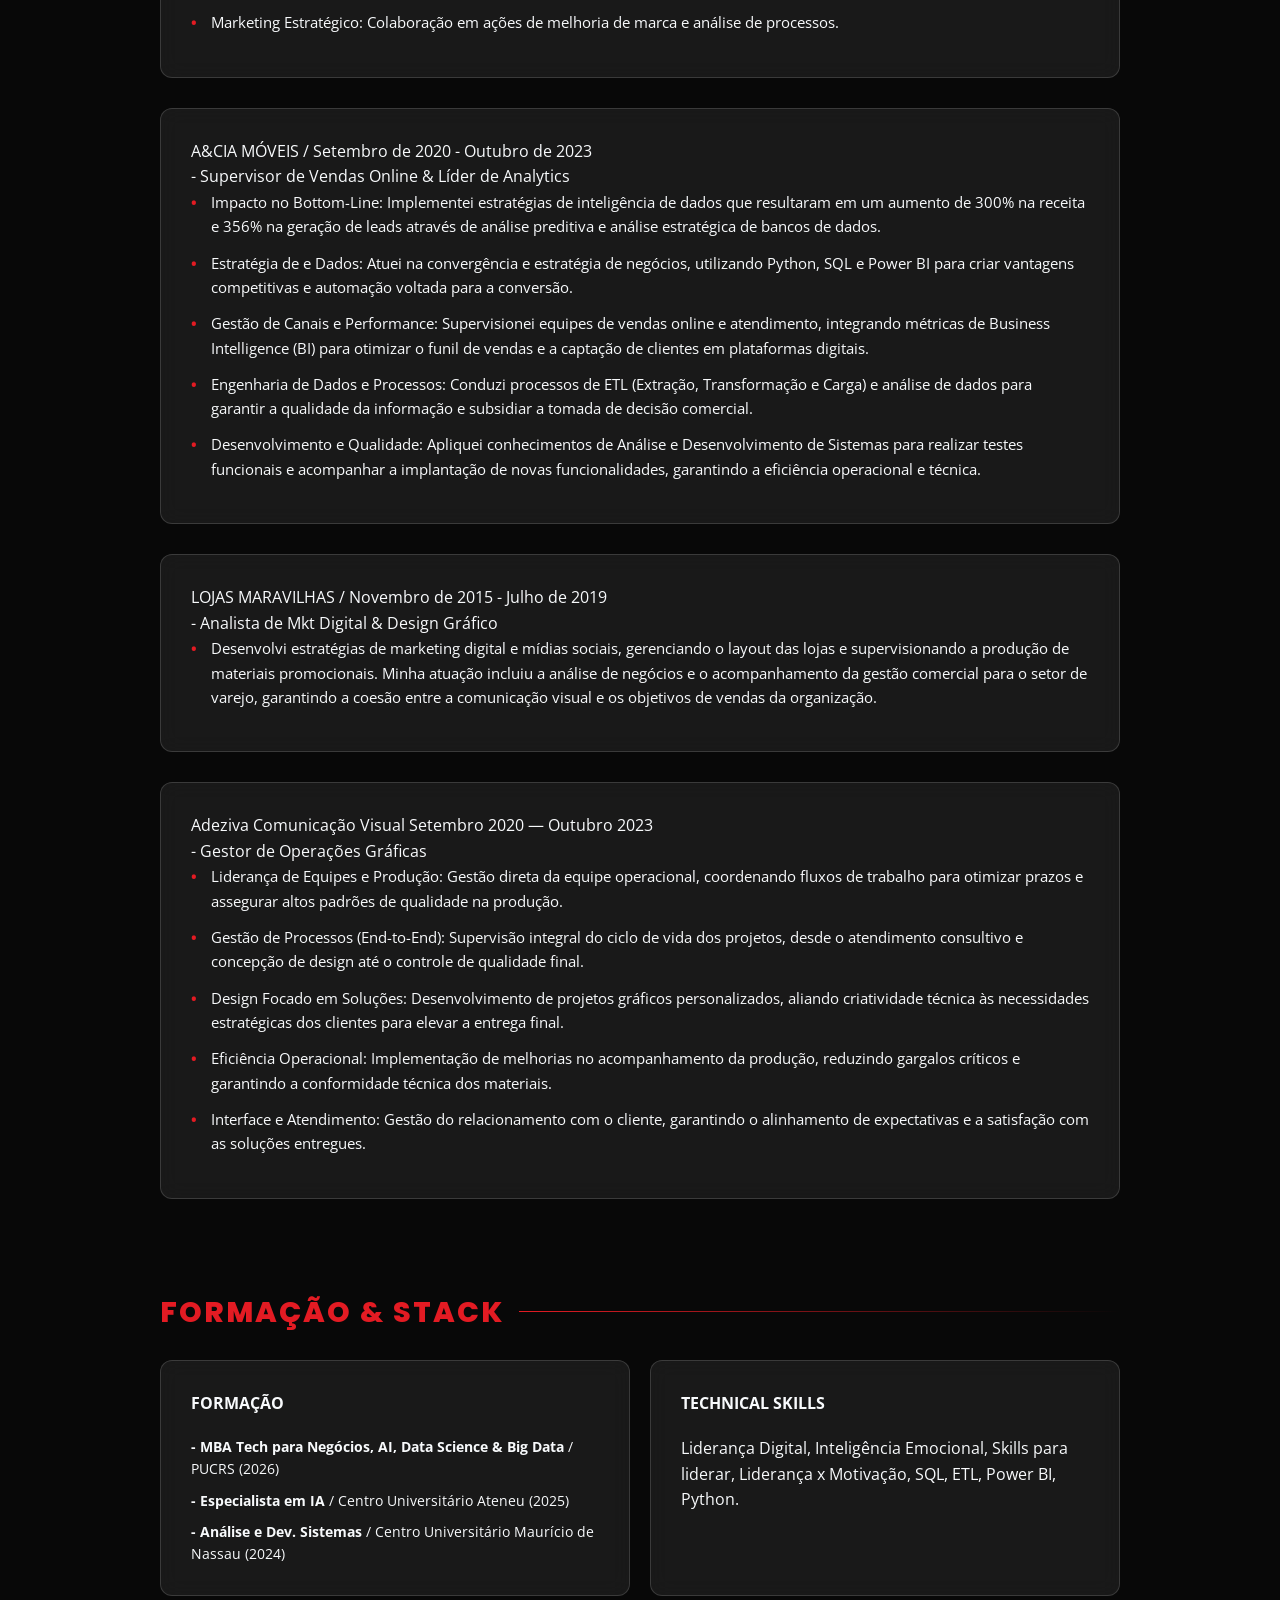
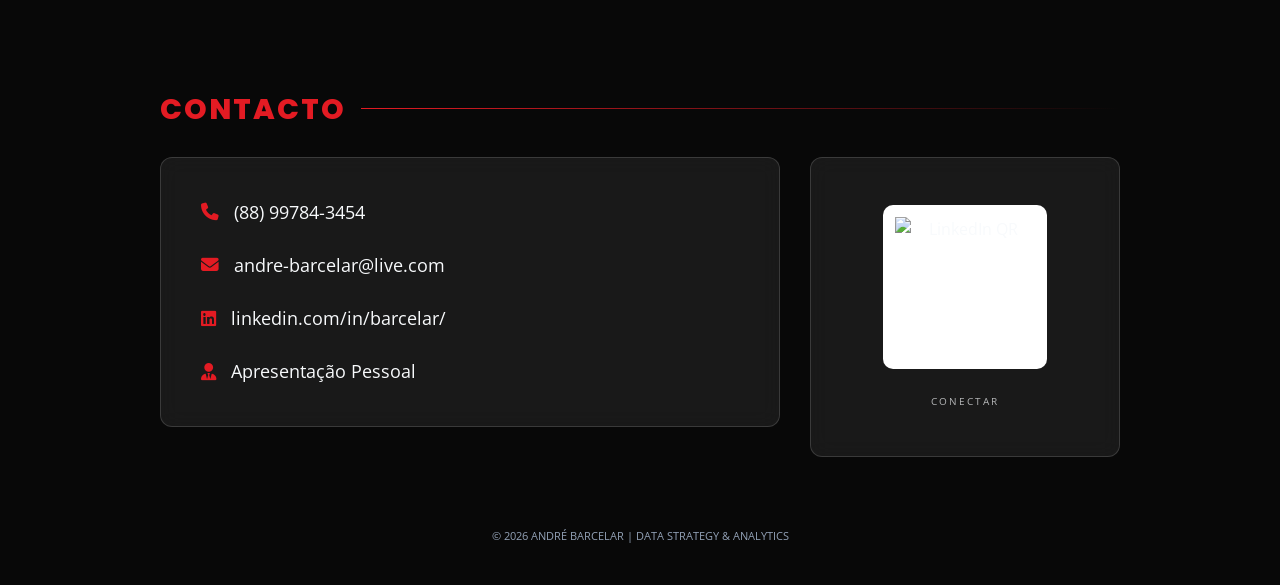
==== commit 4c60d537: "update  Experiência" ====
--- a/curriculo.html
+++ b/curriculo.html
@@ -35,7 +35,7 @@
                     <span class="exp-company">IASSETE MÓVEIS /</span>
                     <span class="exp-date">Março 2024 — Atual</span>
                 </div>
-                <span class="exp-role">Analista de Dados (Líder de Transformação Digital)</span>
+                <span class="exp-role">- Gerente Comercial & Analista de Dados/Bi</span>
                 <ul>
                     <li>Gestão de Contas: Visitas técnicas e de relacionamento em grandes clientes, garantindo a fidelização e o sucesso da montagem.</li>
                     <li>Gestão de Crise: Experiência em contornar situações críticas com foco em soluções práticas e mediação de conflitos.</li>
@@ -52,7 +52,7 @@
                     <span class="exp-company">A&CIA MÓVEIS /</span>
                     <span class="exp-date">Setembro de 2020 - Outubro de 2023 </span>
                 </div>
-                <span class="exp-role">Gerente Comercial & Analista de Dados</span>
+                <span class="exp-role">- Supervisor de Vendas Online & Líder de Analytics</span>
                 <ul>
                     <li>Impacto no Bottom-Line: Implementei estratégias de inteligência de dados que resultaram em um aumento de 300% na receita e 356% na geração de leads através de análise preditiva e análise estratégica de bancos de dados.</li>
                     <li>Estratégia de e Dados: Atuei na convergência e estratégia de negócios, utilizando Python, SQL e Power BI para criar vantagens competitivas e automação voltada para a conversão.</li>
@@ -67,7 +67,7 @@
                     <span class="exp-company">LOJAS MARAVILHAS /</span>
                     <span class="exp-date">Novembro de 2015 - Julho de 2019</span>
                 </div>
-                <span class="exp-role">Supervisor de Vendas Online & Líder de Analytics</span>
+                <span class="exp-role">- Analista de Mkt Digital & Design Gráfico</span>
                 <ul>
                     <li>Desenvolvi estratégias de marketing digital e mídias sociais, gerenciando 
                         o layout das lojas e supervisionando a produção de materiais promocionais. 
@@ -81,7 +81,7 @@
                     <span class="exp-company">Adeziva Comunicação Visual</span>
                     <span class="exp-date">Setembro 2020 — Outubro 2023</span>
                 </div>
-                <span class="exp-role">Gestor de Operações e Gráfico </span>
+                <span class="exp-role">- Gestor de Operações Gráficas</span>
                 <ul>
                     <li>Liderança de Equipes e Produção: Gestão direta da equipe operacional, coordenando fluxos de trabalho para otimizar prazos e assegurar altos padrões de qualidade na produção.</li>
                     <li>Gestão de Processos (End-to-End): Supervisão integral do ciclo de vida dos projetos, desde o atendimento consultivo e concepção de design até o controle de qualidade final.</li>
@@ -99,13 +99,13 @@
                 <div class="glass-card">
                     <h3 style="margin-bottom: 20px; font-size: 1rem; text-transform: uppercase;">FORMAÇÃO</h3>
                     <p style="font-size: 0.85rem; margin-bottom: 10px;">
-                        <strong>MBA IA & Big Data</strong> - PUCRS (2026)
+                        <strong>- MBA Tech para Negócios, AI, Data Science & Big Data</strong> / PUCRS (2026)
                     </p>
                     <p style="font-size: 0.85rem; margin-bottom: 10px;">
-                        <strong>Especialista em IA</strong> - Centro Universitário Ateneu (2025)
+                        <strong>- Especialista em IA</strong> / Centro Universitário Ateneu (2025)
                     </p>
                     <p style="font-size: 0.85rem;">
-                        <strong>Análise e Dev. Sistemas</strong> - Centro Universitário Maurício de Nassau (2024)
+                        <strong>- Análise e Dev. Sistemas</strong> / Centro Universitário Maurício de Nassau (2024)
                     </p>
                 </div>
 
@@ -117,7 +117,8 @@
                         <span class="tag-pill">Skills para liderar,</span> 
                         <span class="tag-pill">Liderança x Motivação,</span> 
                         <span class="tag-pill">SQL, ETL,</span> 
-                        <span class="tag-pill">Power BI.</span>
+                        <span class="tag-pill">Power BI, </span>
+                        <span class="tag-pill">Python.</span>
                     
                     </div>
                 </div>
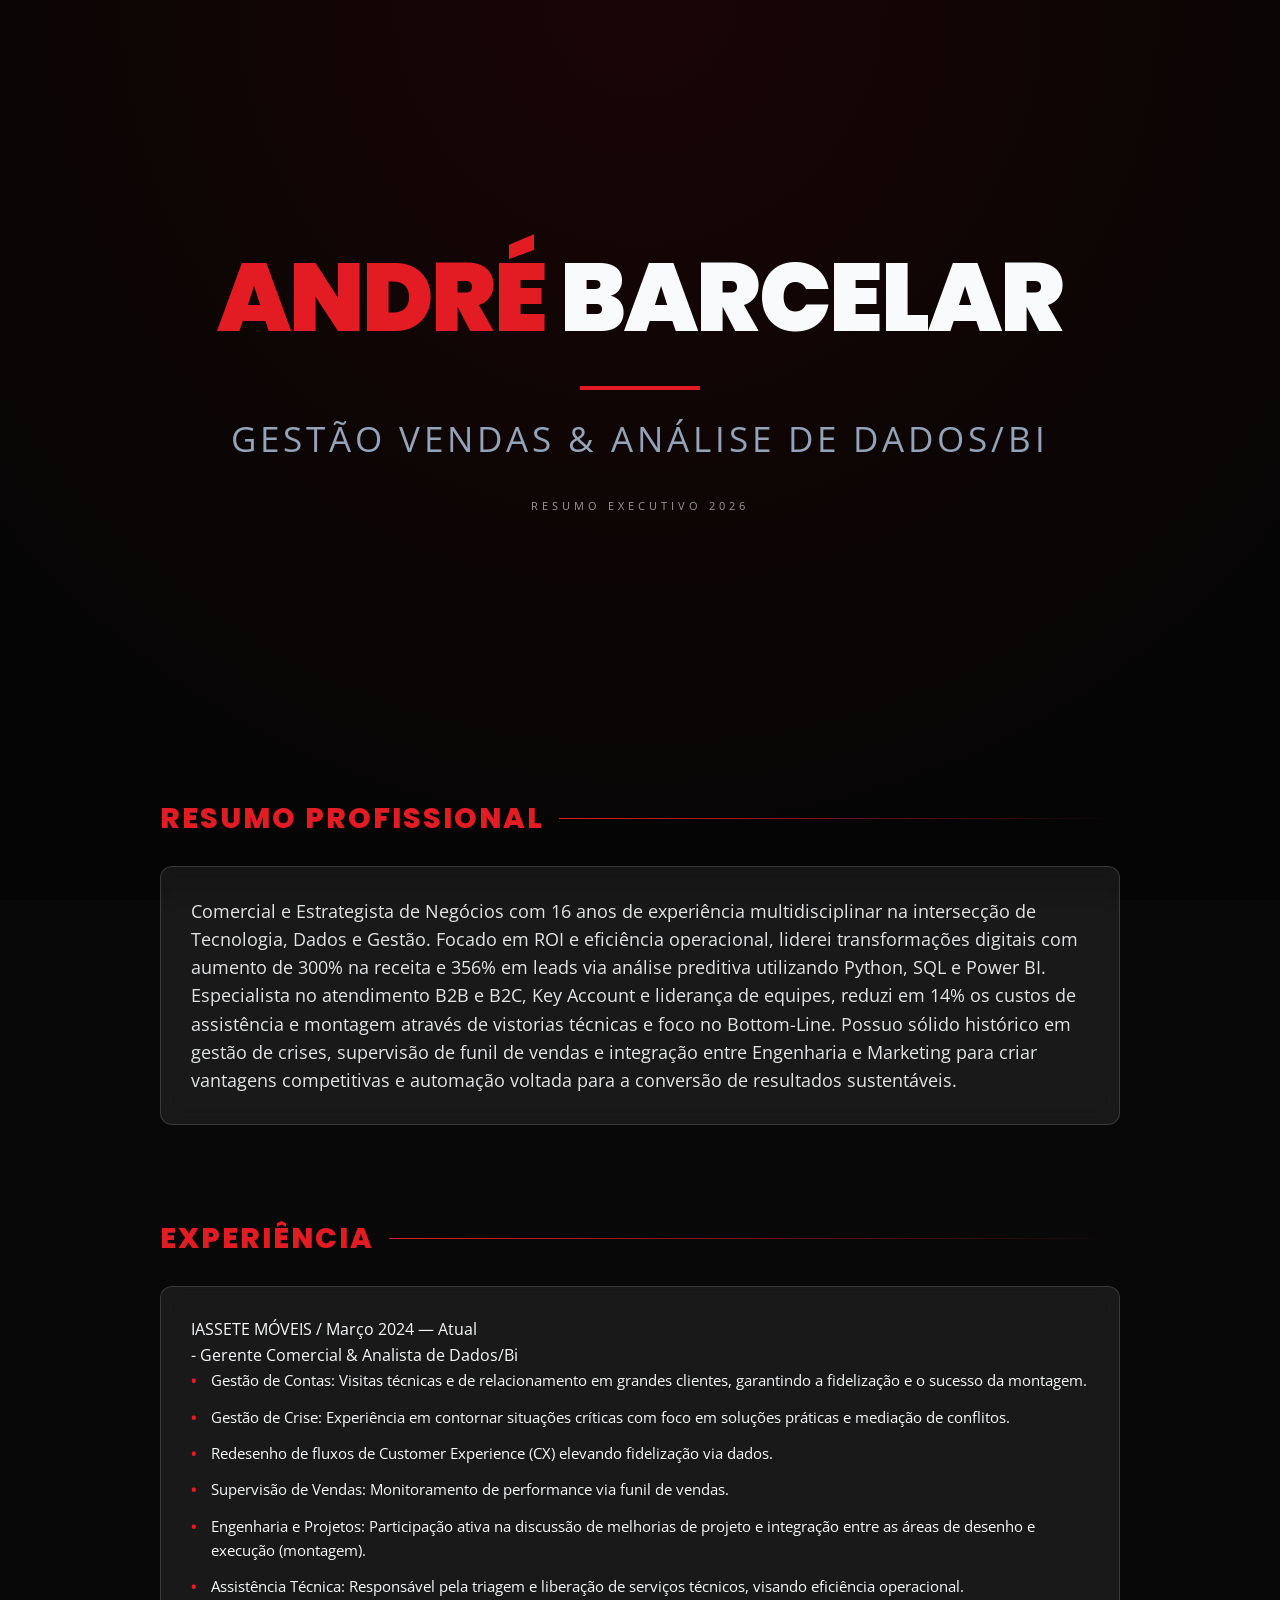
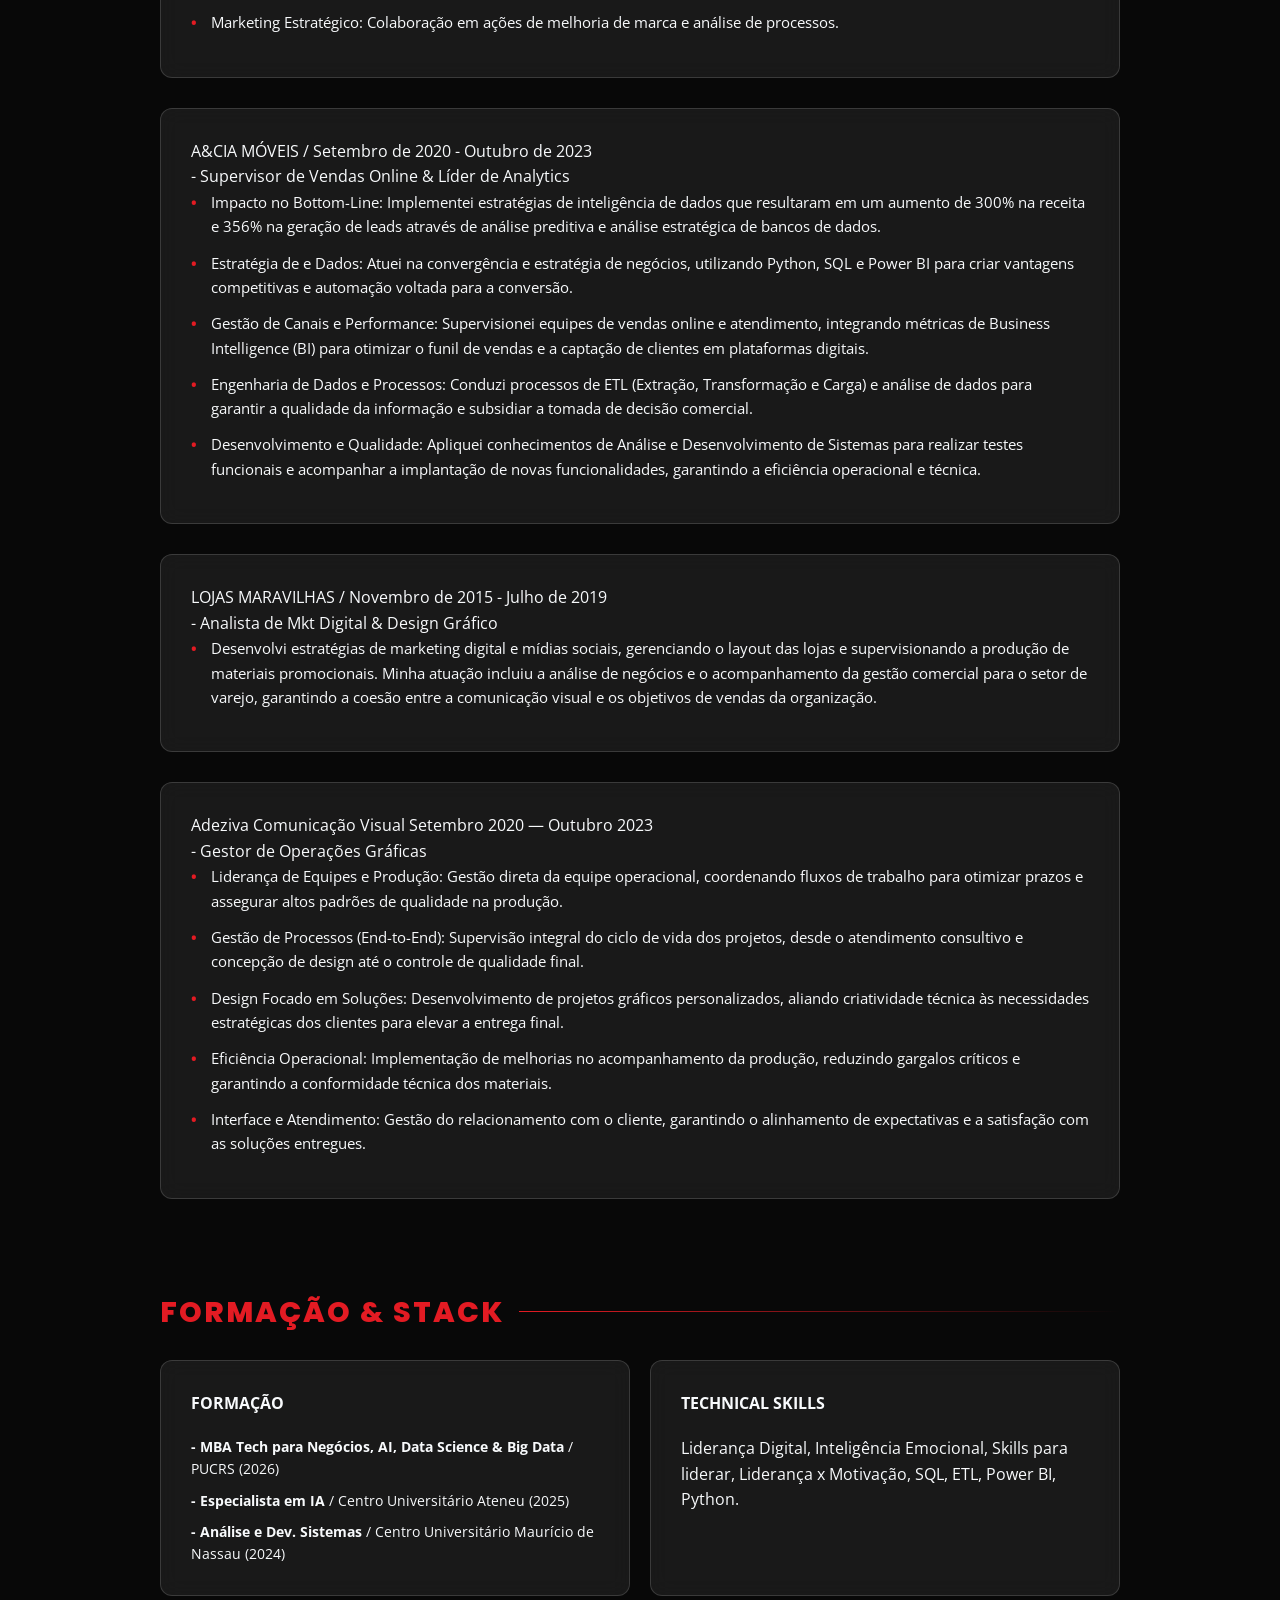
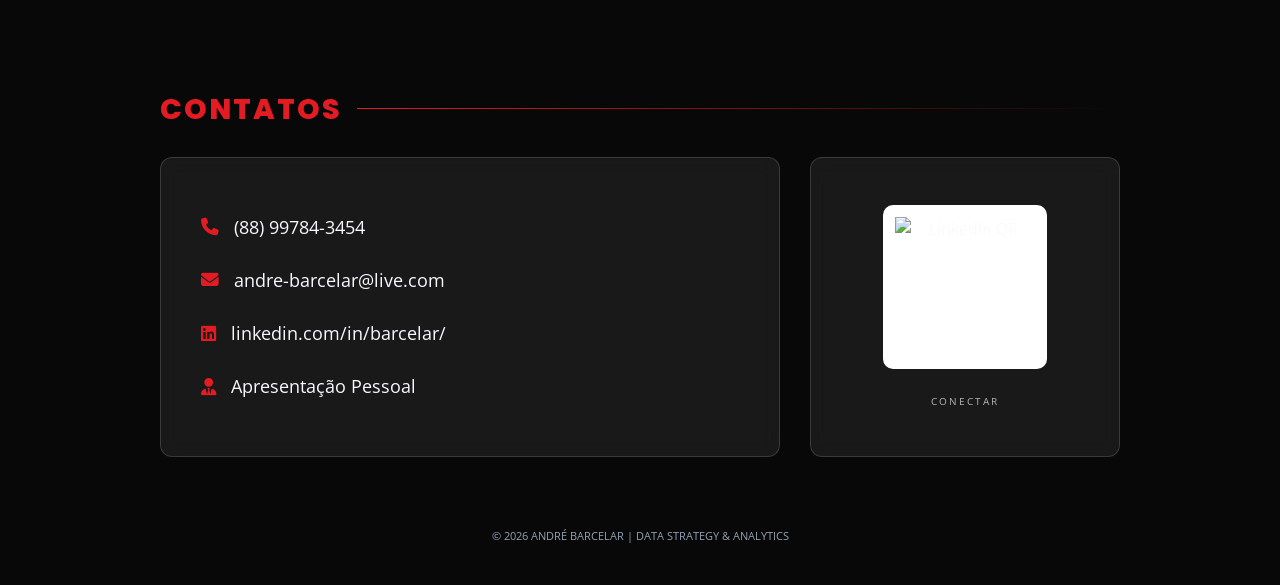
==== commit f1223b35: "Update css currículo" ====
--- a/curriculo.html
+++ b/curriculo.html
@@ -127,7 +127,7 @@
         </section>
 
         <section id="contato" style="border-bottom: none;">
-            <h2 class="accent">Contacto</h2>
+            <h2 class="accent">Contatos</h2>
             <div class="contact-content">
                 <div class="contact-info glass-card">
                     <a href="tel:88997843454" class="contact-item">
--- a/styleCurriculo.css
+++ b/styleCurriculo.css
@@ -83,7 +83,7 @@
 }
 
 /* ==========================================================================
-   3. SEÇÕES E CARDS
+   3. SEÇÕES E CARDS GERAIS
    ========================================================================== */
 section {
     padding: 30px 0;
@@ -150,14 +150,15 @@
 }
 
 /* ==========================================================================
-   5. CONTATO E QR CODE (CORREÇÃO DE ALTURA APLICADA)
+   5. CONTATO E QR CODE (ALTURA SINCRONIZADA)
    ========================================================================== */
 .contact-content {
     display: grid;
     grid-template-columns: 2fr 1fr;
     gap: 30px;
     width: 100%;
-    align-items: stretch; /* Força a mesma altura para os filhos */
+    /* Alinha os itens para terem a mesma altura */
+    align-items: stretch;
 }
 
 .contact-info, .qr-section {
@@ -168,7 +169,16 @@
     padding: 40px;
     display: flex;
     flex-direction: column;
-    justify-content: center; /* Centraliza o conteúdo verticalmente */
+    justify-content: center;
+    height: 100%; /* Força o card a preencher o espaço total do grid */
+    transition: all 0.4s ease;
+}
+
+/* Efeito Hover unificado com o restante do site */
+.contact-info:hover, .qr-section:hover {
+    border-color: var(--accent-color);
+    background: rgba(227, 27, 35, 0.05);
+    transform: translateY(-5px);
 }
 
 .qr-section {
@@ -204,6 +214,14 @@
     height: 140px;
 }
 
+.qr-section span {
+    text-transform: uppercase;
+    letter-spacing: 2px;
+    font-size: 0.8rem;
+    font-weight: 700;
+    color: var(--text-dim);
+}
+
 /* ==========================================================================
    6. MEDIA QUERIES
    ========================================================================== */
@@ -218,5 +236,6 @@
     
     .contact-info, .qr-section {
         padding: 25px;
+        height: auto; /* Em mobile, a altura volta a ser automática */
     }
 }
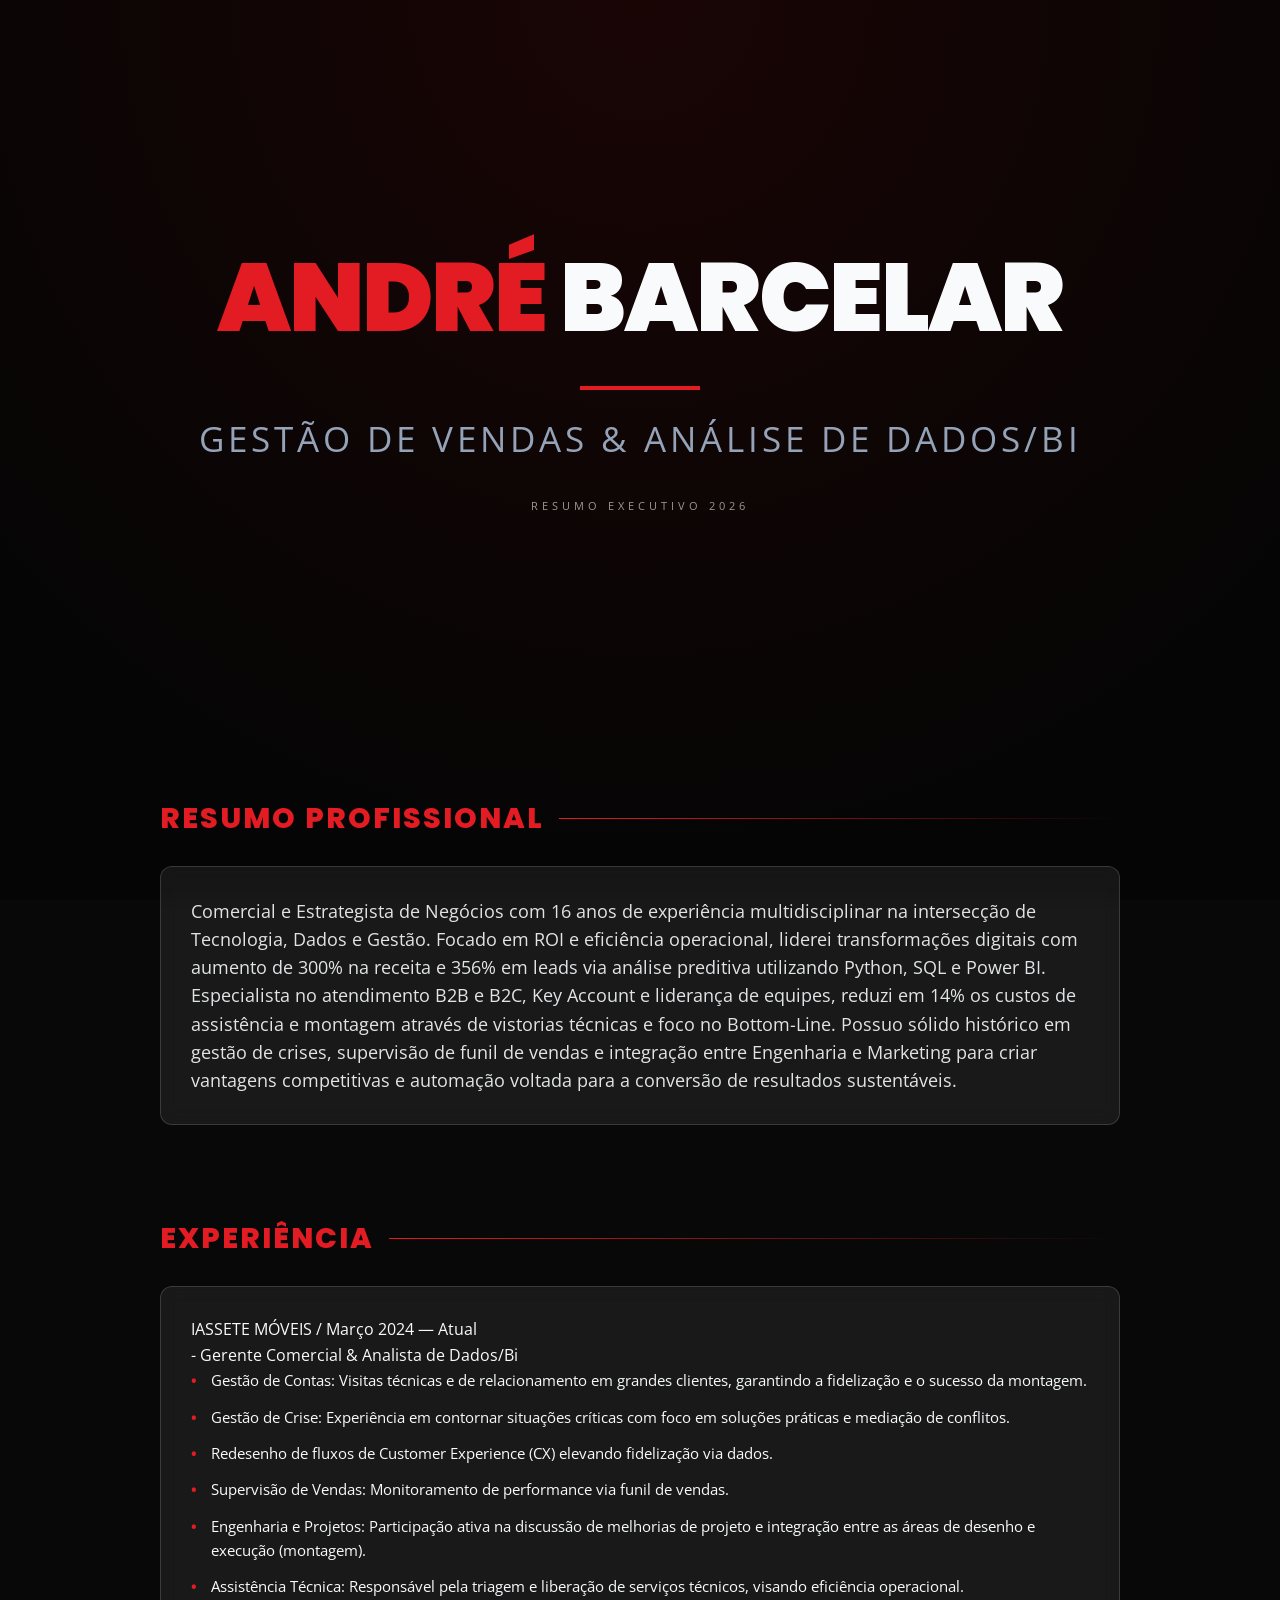
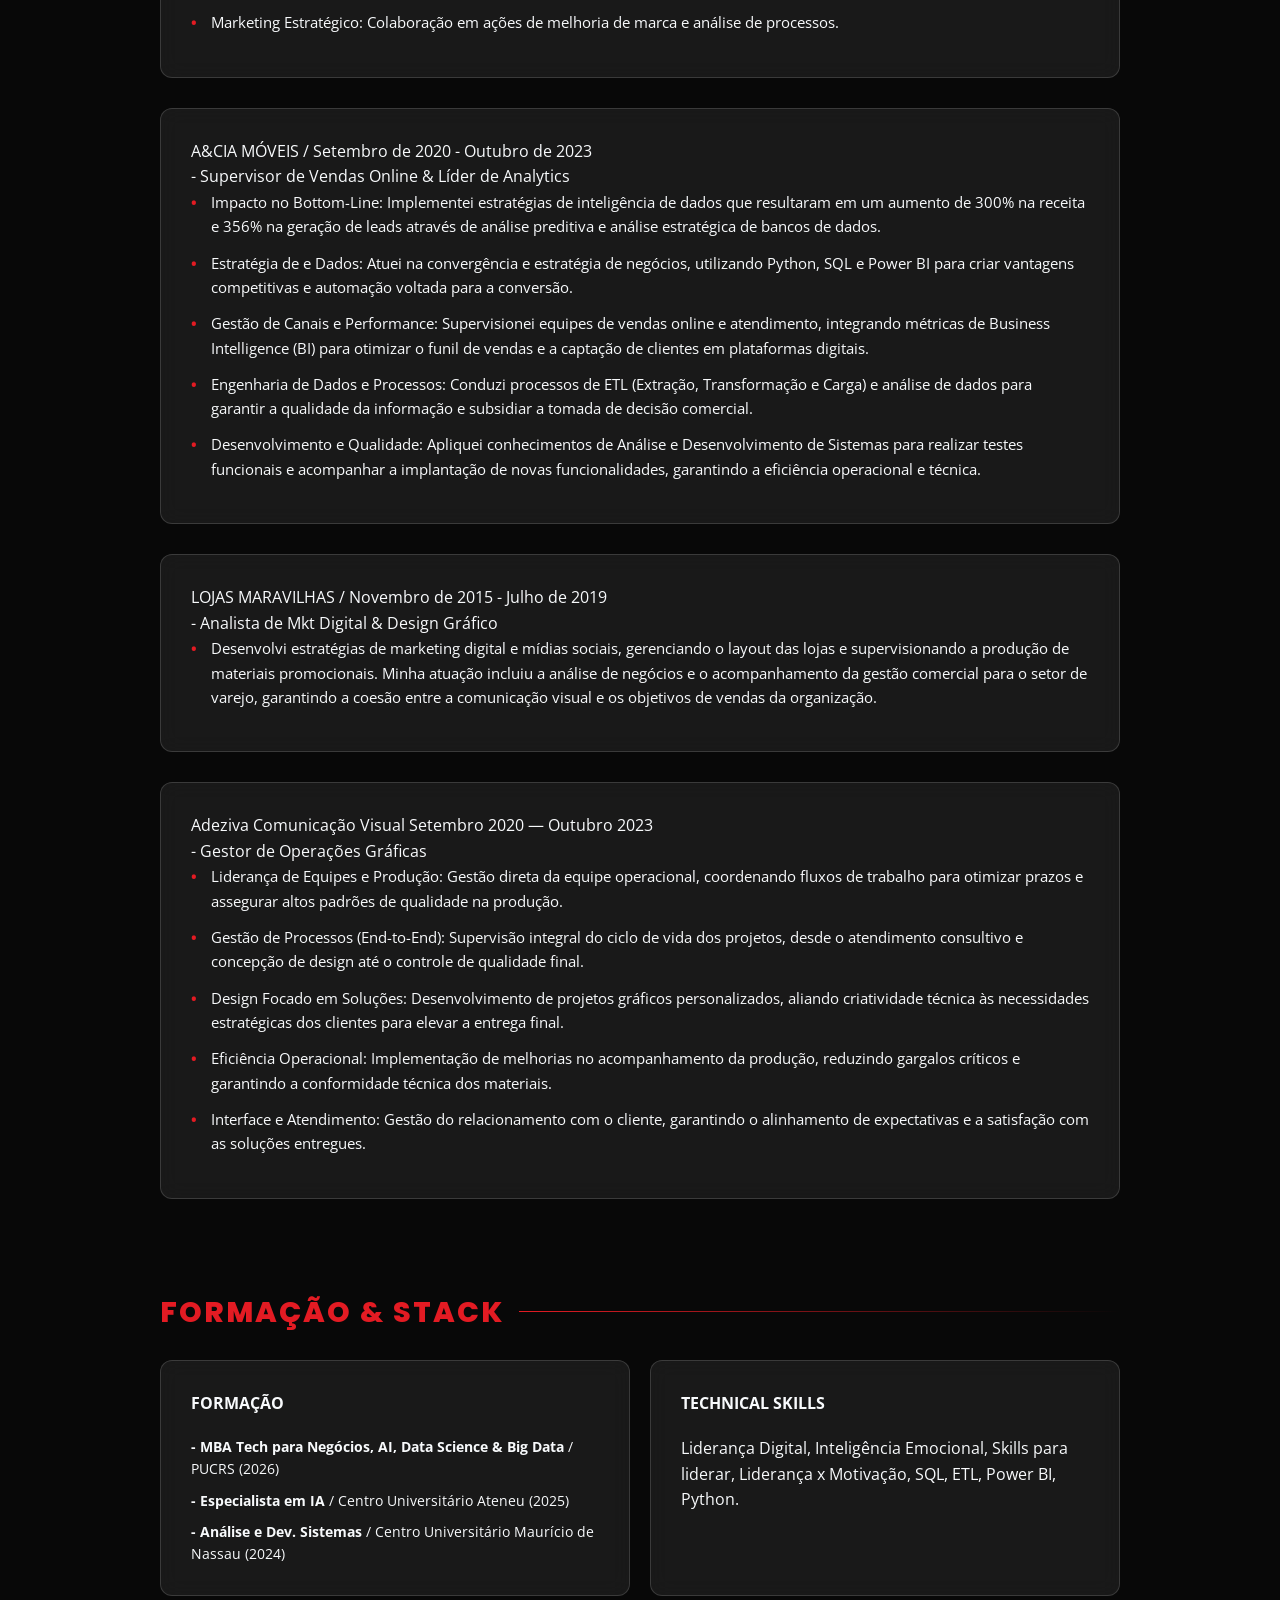
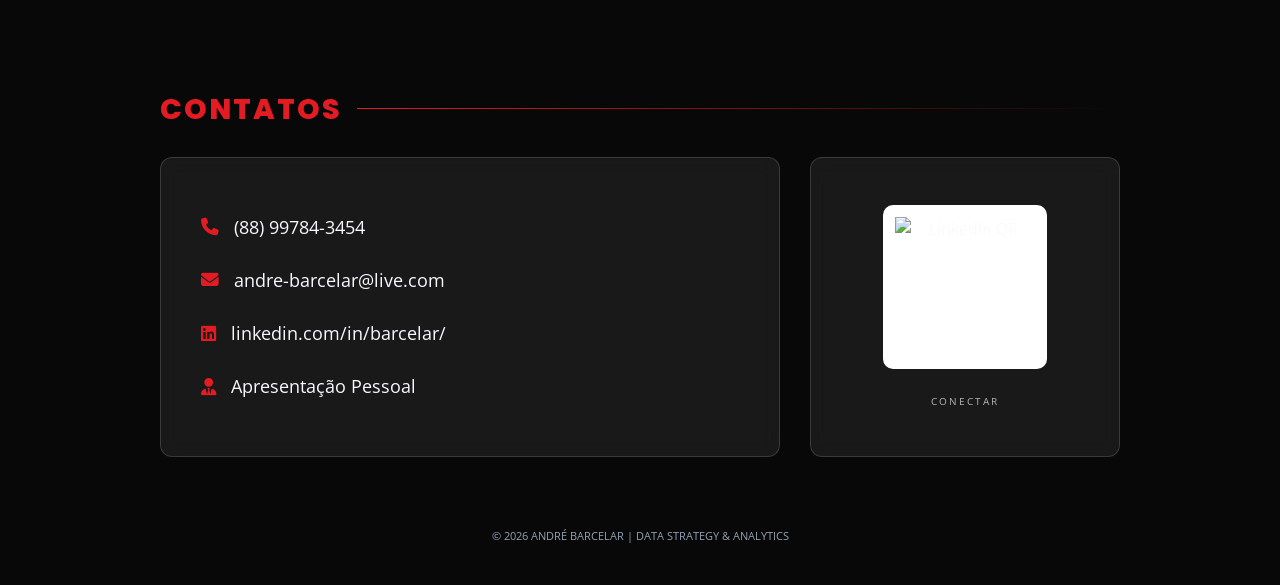
==== commit e53ea2ca: "Update curriculo.html" ====
--- a/curriculo.html
+++ b/curriculo.html
@@ -15,7 +15,7 @@
         <header>
             <h1><span class="accent">André</span> Barcelar</h1>
             <div class="divisor"></div>
-            <p class="subtitle">Gestão Vendas & Análise de Dados/Bi</p>
+            <p class="subtitle">Gestão de Vendas & Análise de Dados/Bi</p>
             <p class="local-data" style="letter-spacing: 4px; font-size: 0.7em; opacity: 0.6;">RESUMO EXECUTIVO 2026</p>
         </header>
 
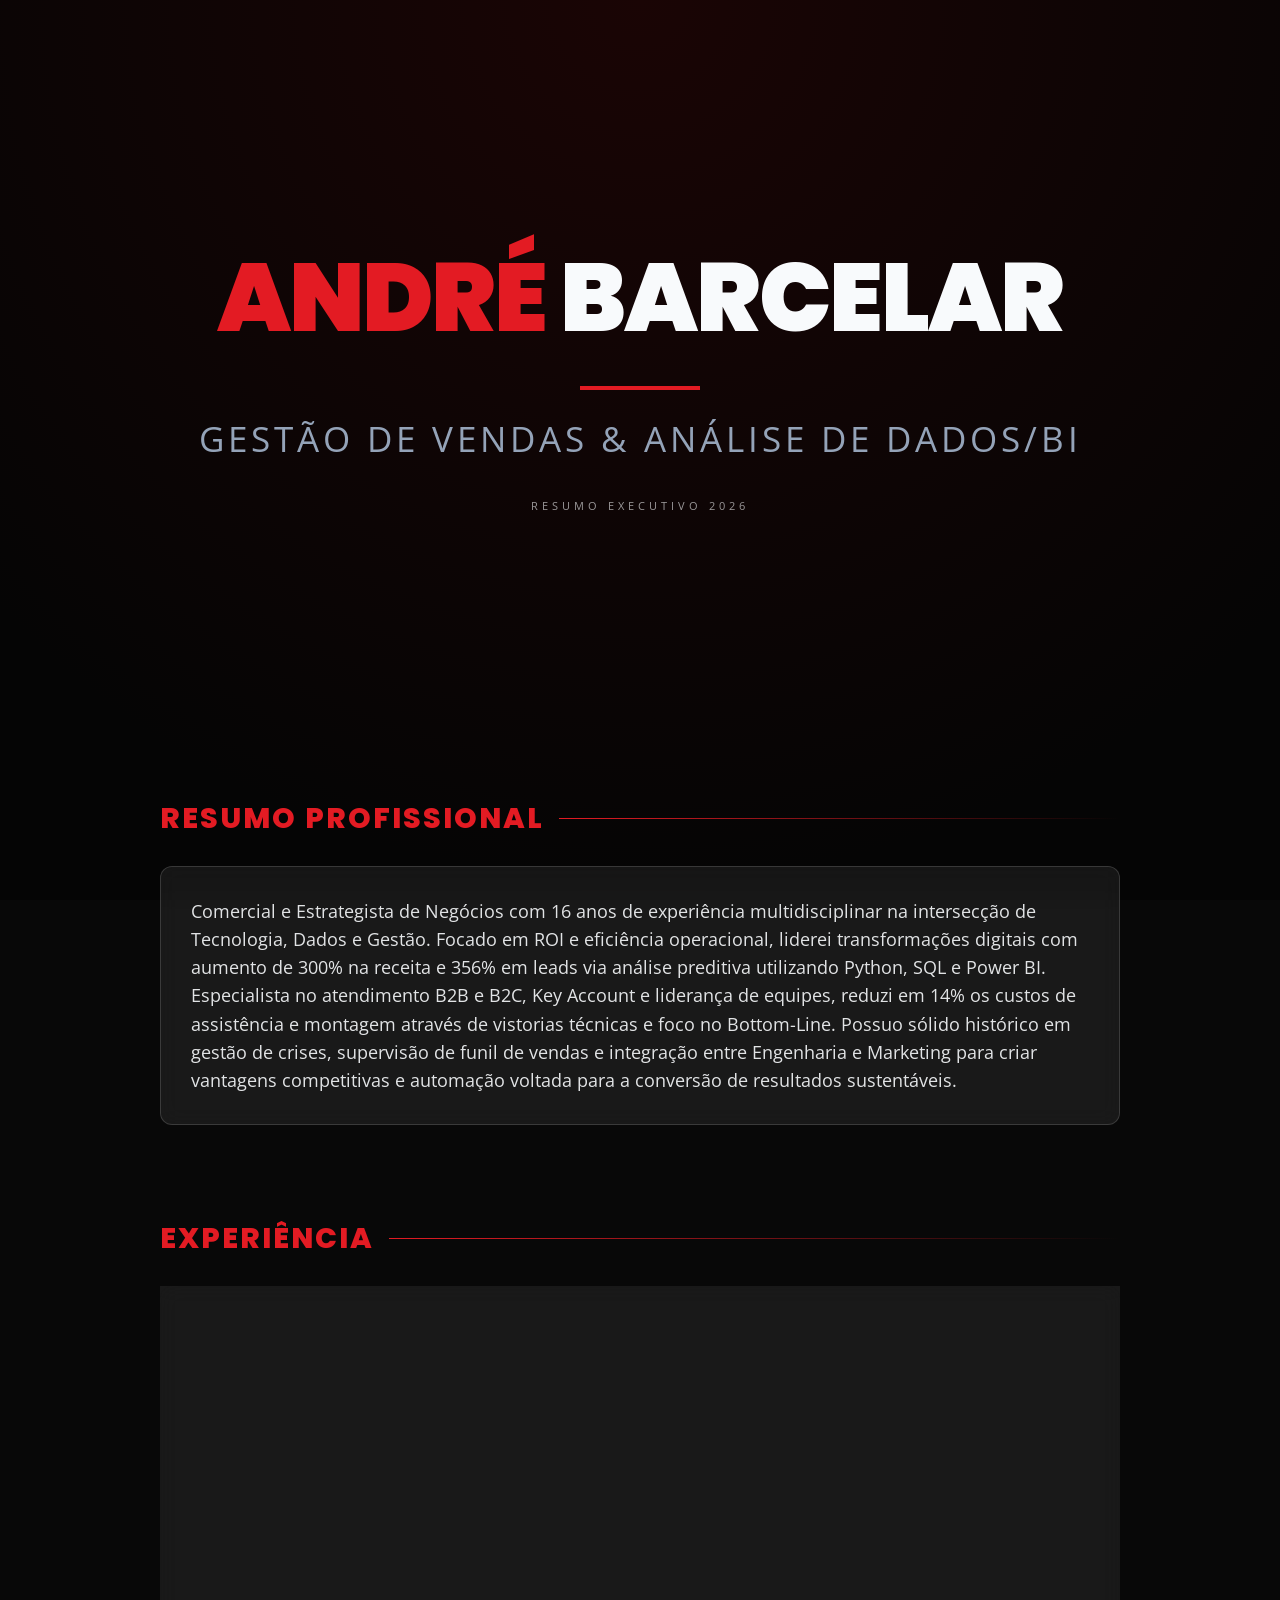
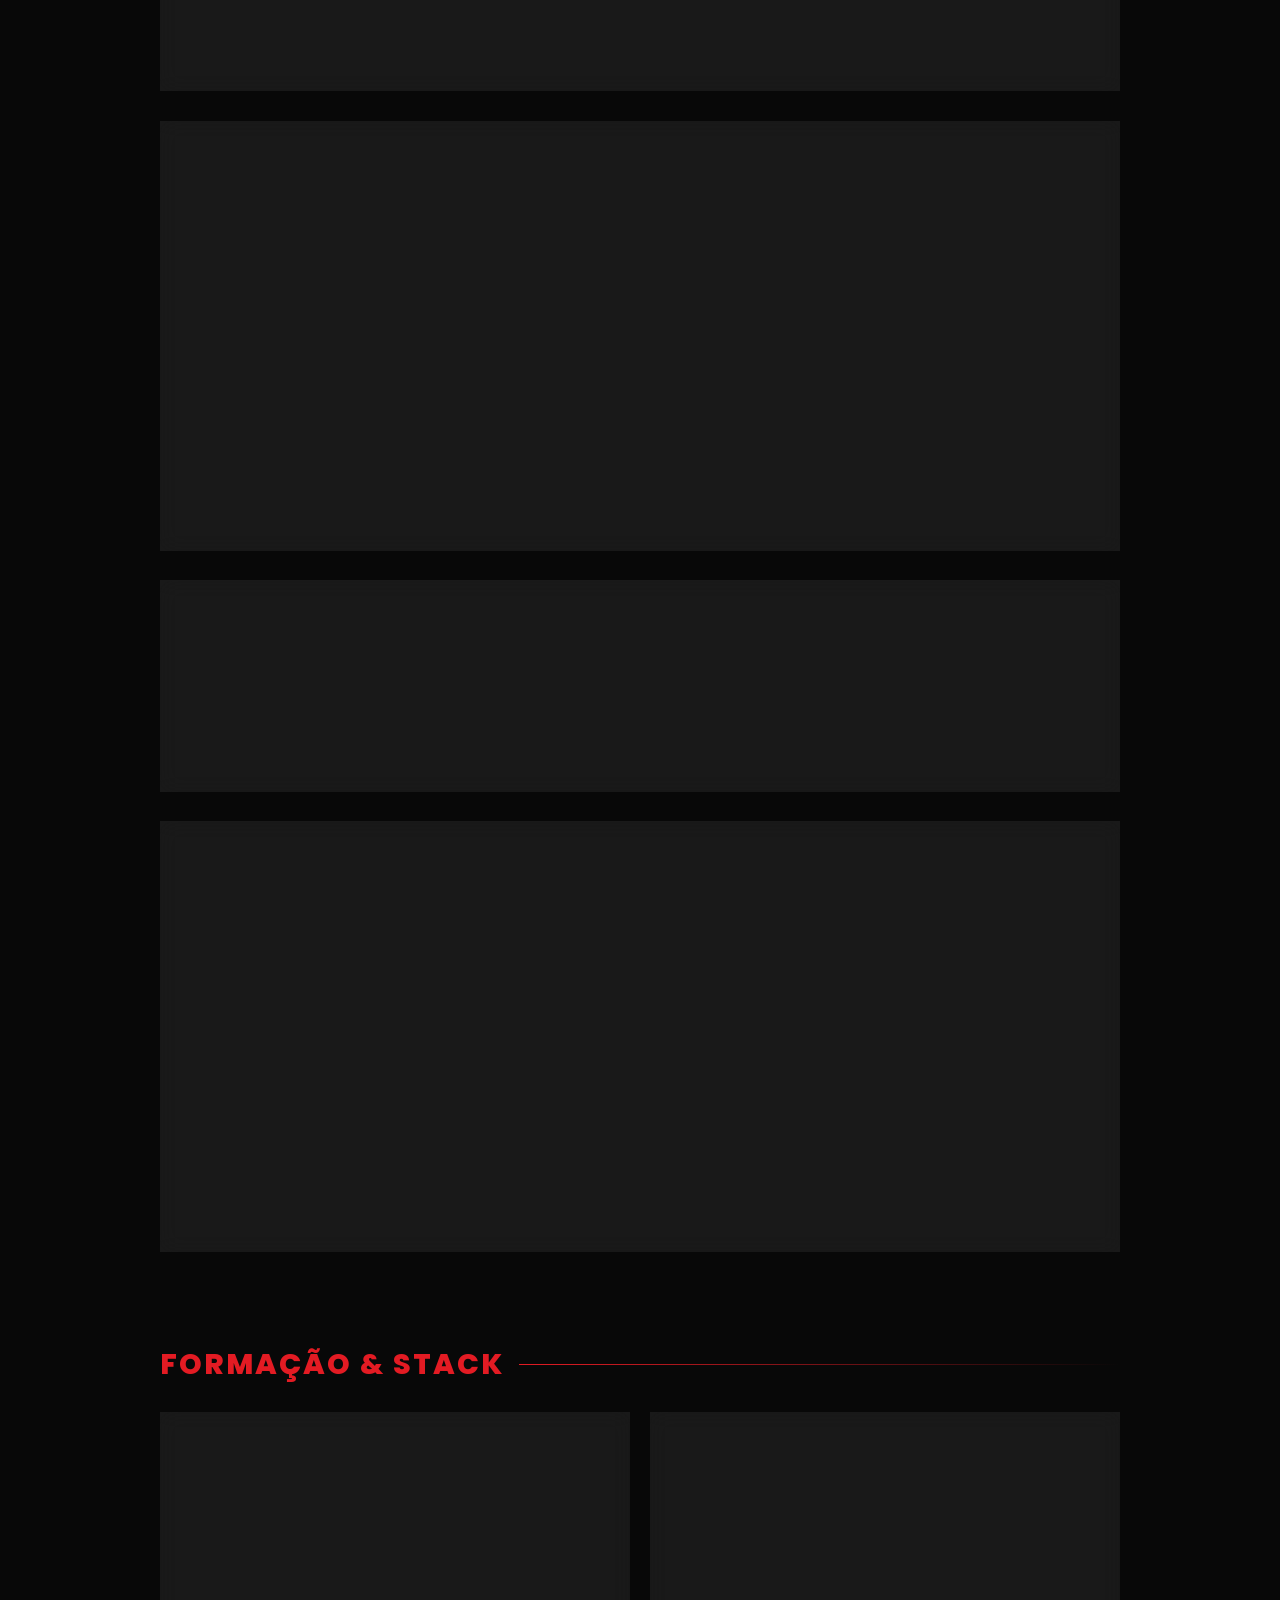
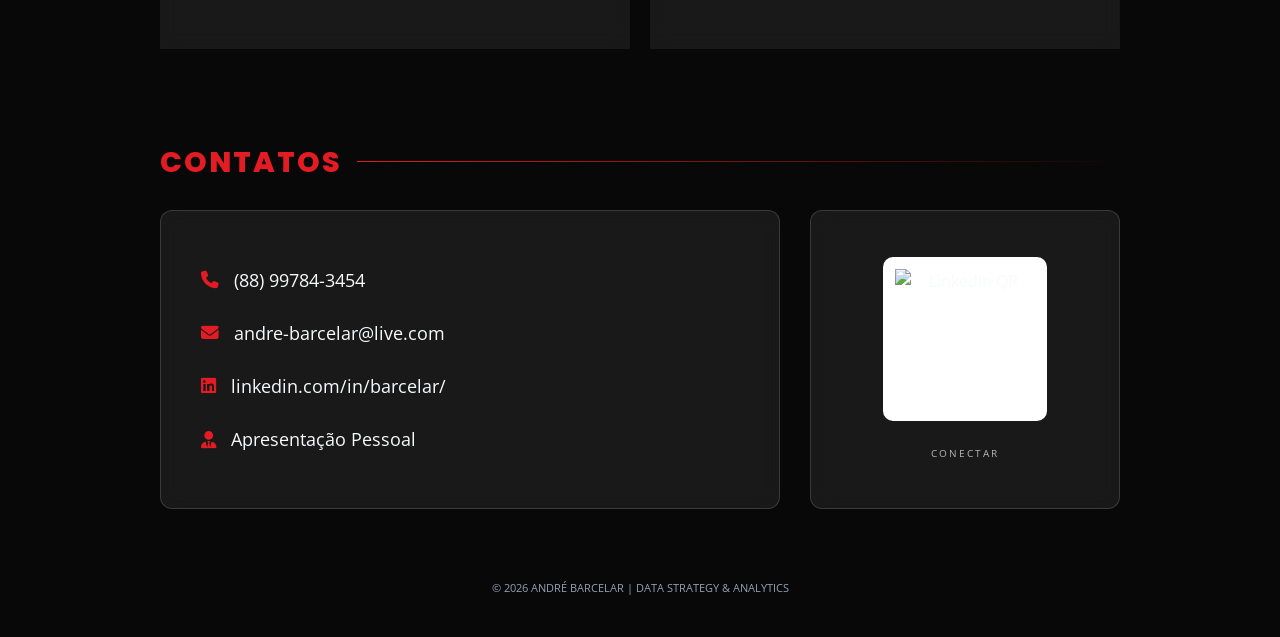
==== commit d15f88a2: "update para mobile" ====
--- a/curriculo.html
+++ b/curriculo.html
@@ -8,7 +8,7 @@
     <link rel="preconnect" href="https://fonts.gstatic.com" crossorigin>
     <link href="https://fonts.googleapis.com/css2?family=Open+Sans:wght@300;400;600&family=Poppins:wght@400;700;800;900&display=swap" rel="stylesheet">
     <link rel="stylesheet" href="https://cdnjs.cloudflare.com/ajax/libs/font-awesome/6.5.1/css/all.min.css">
-   <link rel="stylesheet" href="styleCurriculo.css">
+   <link rel="stylesheet" href="curriculo.css">
 </head>
 <body>
     <div class="container">
--- a/curriculo.css
+++ b/curriculo.css
@@ -0,0 +1,250 @@
+/* ==========================================================================
+   1. RESET E CONFIGURAÇÕES GERAIS (RED & BLACK EDITION)
+   ========================================================================== */
+:root {
+    --r-main-font: 'Open Sans', sans-serif;
+    --r-heading-font: 'Poppins', sans-serif;
+    --accent-color: #e31b23;
+    --accent-glow: rgba(227, 27, 35, 0.6);
+    --bg-dark: #080808;
+    --glass-bg: rgba(255, 255, 255, 0.07);
+    --glass-border: rgba(255, 255, 255, 0.15);
+    --text-main: #f8fafc;
+    --text-dim: #94a3b8;
+}
+
+*, *::before, *::after {
+    margin: 0;
+    padding: 0;
+    box-sizing: border-box;
+}
+
+body {
+    background: var(--bg-dark);
+    background-image: radial-gradient(circle at top center, #1a0505 0%, #050505 80%);
+    background-attachment: fixed;
+    font-family: var(--r-main-font);
+    color: var(--text-main);
+    line-height: 1.6;
+    scroll-behavior: smooth;
+    overflow-x: hidden;
+    width: 100%;
+    position: relative;
+}
+
+.container {
+    width: 100%;
+    max-width: 1000px;
+    margin: 0 auto;
+    padding: 0 20px;
+}
+
+.accent {
+    color: var(--accent-color) !important;
+}
+
+/* ==========================================================================
+   2. HEADER / CAPA
+   ========================================================================== */
+header {
+    min-height: 85vh; 
+    display: flex;
+    flex-direction: column;
+    justify-content: center;
+    align-items: center;
+    text-align: center;
+    padding: 40px 20px;
+}
+
+h1 {
+    font-family: var(--r-heading-font);
+    font-size: clamp(2.8rem, 10vw, 6rem); 
+    font-weight: 900;
+    text-transform: uppercase;
+    line-height: 1; 
+    margin-bottom: 20px;
+    letter-spacing: -2px;
+    word-wrap: break-word;
+}
+
+.subtitle {
+    font-size: clamp(1rem, 4vw, 2.2rem);
+    letter-spacing: 4px;
+    color: var(--text-dim);
+    text-transform: uppercase;
+    margin-bottom: 30px;
+}
+
+.divisor {
+    height: 4px;
+    width: 120px;
+    background: var(--accent-color);
+    margin: 20px auto;
+}
+
+/* ==========================================================================
+   3. SEÇÕES E CARDS GERAIS
+   ========================================================================== */
+section {
+    padding: 30px 0;
+    width: 100%;
+}
+
+h2 {
+    font-family: var(--r-heading-font);
+    font-size: 1.8em;
+    text-transform: uppercase;
+    letter-spacing: 2px;
+    font-weight: 800;
+    margin-bottom: 25px;
+    display: flex;
+    align-items: center;
+    gap: 15px;
+}
+
+h2::after {
+    content: "";
+    height: 1px;
+    background: linear-gradient(90deg, var(--accent-color), transparent);
+    flex-grow: 1;
+}
+
+.glass-card {
+    background: var(--glass-bg);
+    backdrop-filter: blur(10px);
+    border: 1px solid var(--glass-border);
+    border-radius: 12px;
+    padding: 30px;
+    margin-bottom: 30px;
+    transition: all 0.4s ease;
+    line-height: 10pix;
+}
+
+.glass-card:hover {
+    border-color: var(--accent-color);
+    background: rgba(227, 27, 35, 0.05);
+    transform: translateY(-5px);
+}
+
+/* ==========================================================================
+   4. GRID E LISTAS
+   ========================================================================== */
+.grid-2 {
+    display: grid;
+    grid-template-columns: repeat(auto-fit, minmax(280px, 1fr));
+    gap: 20px;
+}
+
+.exp-role {
+  line-height: 1.8;       /* Ajusta o espaço entre as linhas */
+  display: inline-block; /* Necessário se quiser aplicar margens verticais em <span> */
+  margin-bottom: 10px;   /* Espaço abaixo do texto */
+  color: #ffffff;           /* Cor do texto */
+  font-weight: bold;     /* Deixar em negrito */
+}
+
+ul { list-style: none; }
+ul li {
+    margin-bottom: 12px;
+    padding-left: 20px;
+    position: relative;
+    font-size: 0.95rem;
+}
+ul li::before {
+    content: "•";
+    color: var(--accent-color);
+    position: absolute;
+    left: 0;
+    font-weight: bold;
+}
+
+/* ==========================================================================
+   5. CONTATO E QR CODE (ALTURA SINCRONIZADA)
+   ========================================================================== */
+.contact-content {
+    display: grid;
+    grid-template-columns: 2fr 1fr;
+    gap: 30px;
+    width: 100%;
+    /* Alinha os itens para terem a mesma altura */
+    align-items: stretch;
+}
+
+.contact-info, .qr-section {
+    background: var(--glass-bg);
+    backdrop-filter: blur(10px);
+    border: 1px solid var(--glass-border);
+    border-radius: 12px;
+    padding: 40px;
+    display: flex;
+    flex-direction: column;
+    justify-content: center;
+    height: 100%; /* Força o card a preencher o espaço total do grid */
+    transition: all 0.4s ease;
+}
+
+/* Efeito Hover unificado com o restante do site */
+.contact-info:hover, .qr-section:hover {
+    border-color: var(--accent-color);
+    background: rgba(227, 27, 35, 0.05);
+    transform: translateY(-5px);
+}
+
+.qr-section {
+    align-items: center;
+    text-align: center;
+}
+
+.contact-item {
+    display: flex;
+    align-items: center;
+    gap: 15px;
+    margin-bottom: 25px;
+    font-size: 1.1rem;
+    color: var(--text-main);
+    text-decoration: none;
+}
+
+.contact-item:last-child {
+    margin-bottom: 0;
+}
+
+.qr-box {
+    background: #fff;
+    padding: 12px;
+    border-radius: 10px;
+    display: inline-block;
+    margin-bottom: 15px;
+}
+
+.qr-box img {
+    display: block;
+    width: 140px;
+    height: 140px;
+}
+
+.qr-section span {
+    text-transform: uppercase;
+    letter-spacing: 2px;
+    font-size: 0.8rem;
+    font-weight: 700;
+    color: var(--text-dim);
+}
+
+/* ==========================================================================
+   6. MEDIA QUERIES
+   ========================================================================== */
+@media (max-width: 850px) {
+    .contact-content {
+        display: flex;
+        flex-direction: column;
+        gap: 20px;
+    }
+
+    h1 { font-size: 2.5rem; }
+    
+    .contact-info, .qr-section {
+        padding: 25px;
+        height: auto; /* Em mobile, a altura volta a ser automática */
+    }
+}
